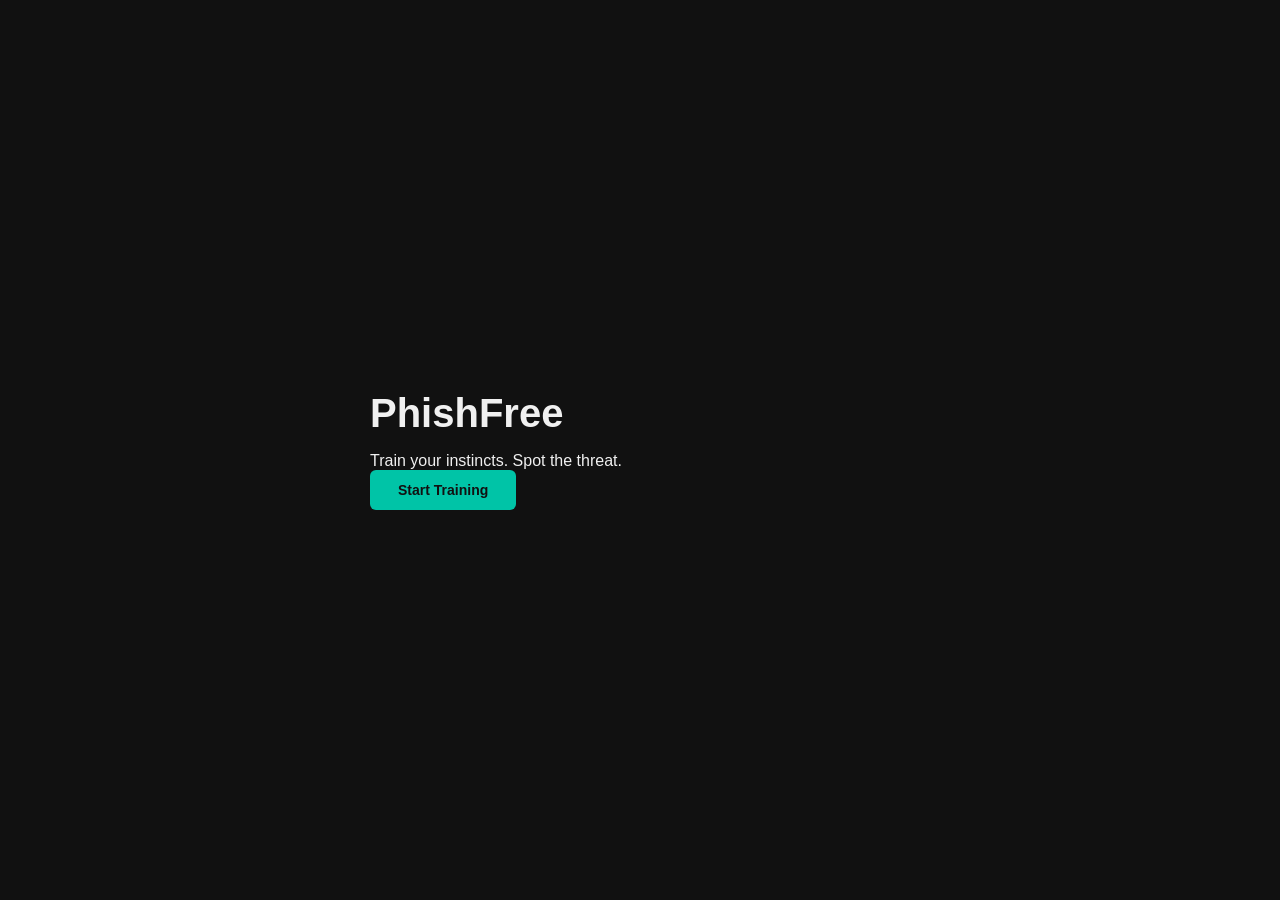
==== index.html @ 08027060 "add html structure and base styles" ====
<!DOCTYPE html>
<html lang="en">
<head>
  <meta charset="UTF-8">
  <meta name="viewport" content="width=device-width, initial-scale=1.0">
  <title>PhishFree</title>
  <link rel="stylesheet" href="style.css">
</head>
<body>
  <div id="app">
    <!--  LANDING SCREEN  -->
    <section id="screen-landing" class="screen active">
      <h1>PhishFree</h1>
      <p>Train your instincts. Spot the threat.</p>
      <button id="btn-start">Start Training</button>
    </section>
    <!--  GAME SCREEN  -->
    <section id="screen-game" class="screen" hidden>
      <div id="email-card">
        <p><strong>From:</strong> <span id="email-from"></span></p>
        <p><strong>Subject:</strong> <span id="email-subject"></span></p>
        <div id="email-body"></div>
      </div>
      <button id="btn-phishing">Phishing</button>
      <button id="btn-safe">Safe</button>
    </section>
  </div>
  <script src="data.js"></script>
  <script src="game.js"></script>
  <script src="ui.js"></script>
</body>
</html>
---- style.css ----
* { box-sizing: border-box; margin: 0; padding: 0; }
:root { --bg: #111; --surface: #1a1a1a; --text: #f0f0f0; --accent: #00c4a7; }
body { font-family: sans-serif; background: var(--bg); color: var(--text); min-height: 100vh; }
#app { display: flex; align-items: center; justify-content: center; min-height: 100vh; padding: 24px; }
.screen { width: 100%; max-width: 540px; }
.screen[hidden] { display: none; }
h1 { font-size: 40px; margin-bottom: 16px; }
button { background: var(--accent); color: #111; border: none; padding: 12px 28px; border-radius: 6px; cursor: pointer; font-size: 14px; font-weight: 600; }
#email-card { background: var(--surface); border-radius: 8px; padding: 24px; margin-bottom: 24px; }
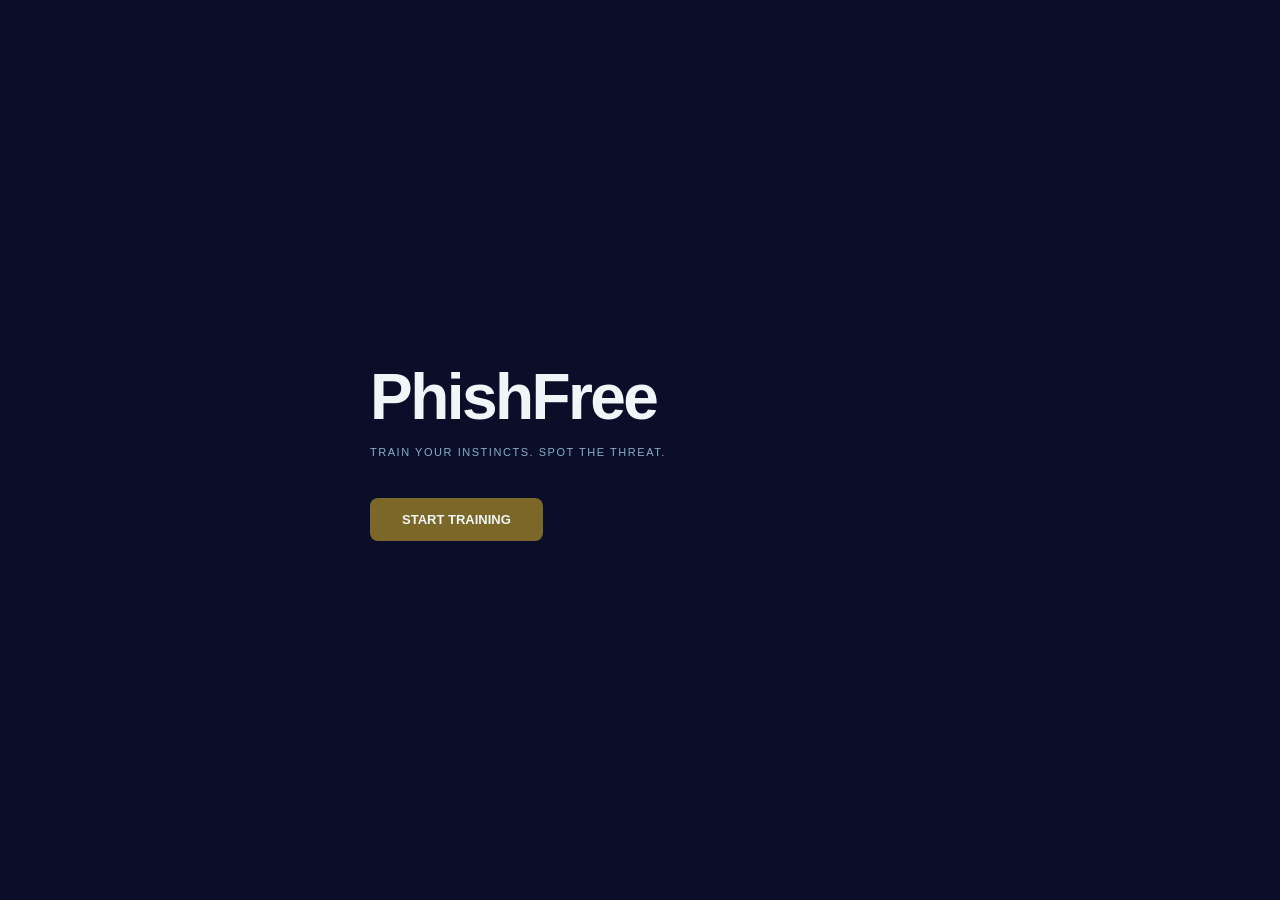
==== commit 1c0606b9: "feedback + end screen added to html" ====
--- a/index.html
+++ b/index.html
@@ -10,19 +10,56 @@
   <div id="app">
     <!--  LANDING SCREEN  -->
     <section id="screen-landing" class="screen active">
-      <h1>PhishFree</h1>
-      <p>Train your instincts. Spot the threat.</p>
-      <button id="btn-start">Start Training</button>
+      <div class="screen-inner">
+        <div class="brand">
+          <h1 class="brand-name">PhishFree</h1>
+          <p class="brand-tagline">Train your instincts. Spot the threat.</p>
+        </div>
+        <button id="btn-start" class="btn btn-primary">Start Training</button>
+        <p id="landing-high-score"></p>
+      </div>
     </section>
     <!--  GAME SCREEN  -->
     <section id="screen-game" class="screen" hidden>
-      <div id="email-card">
-        <p><strong>From:</strong> <span id="email-from"></span></p>
-        <p><strong>Subject:</strong> <span id="email-subject"></span></p>
-        <div id="email-body"></div>
+      <div class="screen-inner">
+        <div class="game-header">
+          <span id="game-progress-label">Email 1 of 10</span>
+          <span id="game-score-label">Score: 0</span>
+        </div>
+        <article id="email-card" class="email-card">
+          <div class="email-header">
+            <p><span class="email-field-label">From</span> <span id="email-from"></span></p>
+            <p><span class="email-field-label">Subject</span> <span id="email-subject"></span></p>
+          </div>
+          <div id="email-body" class="email-body"></div>
+        </article>
+        <div class="classify-actions">
+          <button id="btn-phishing" class="btn-classify btn-phishing">Mark as Phishing</button>
+          <button id="btn-safe"     class="btn-classify btn-safe">Mark as Safe</button>
+        </div>
       </div>
-      <button id="btn-phishing">Phishing</button>
-      <button id="btn-safe">Safe</button>
+    </section>
+    <!--  FEEDBACK SCREEN  -->
+    <section id="screen-feedback" class="screen" hidden>
+      <div class="screen-inner">
+        <div id="feedback-panel" class="feedback-panel">
+          <span id="feedback-icon"></span>
+          <span id="feedback-text"></span>
+          <p id="feedback-score-delta"></p>
+          <p id="feedback-explanation"></p>
+        </div>
+        <button id="btn-continue" class="btn btn-primary">Continue</button>
+      </div>
+    </section>
+    <!--  END SCREEN  -->
+    <section id="screen-end" class="screen" hidden>
+      <div class="screen-inner">
+        <h2 id="end-title"></h2>
+        <p>Score: <span id="end-score"></span></p>
+        <p>Best: <span id="end-high-score"></span></p>
+        <p>Accuracy: <span id="end-accuracy"></span></p>
+        <button id="btn-play-again" class="btn btn-primary">Play Again</button>
+      </div>
     </section>
   </div>
   <script src="data.js"></script>
--- a/style.css
+++ b/style.css
@@ -1,9 +1,10 @@
 * { box-sizing: border-box; margin: 0; padding: 0; }
-:root { --bg: #111; --surface: #1a1a1a; --text: #f0f0f0; --accent: #00c4a7; }
-body { font-family: sans-serif; background: var(--bg); color: var(--text); min-height: 100vh; }
+:root { --bg: #0b0e29; --surface: #0d1a35; --text: #f0f6f7; --muted: #89aec8; --accent: #7b6727; }
+body { font-family: sans-serif; background: var(--bg); color: var(--text); min-height: 100vh; -webkit-font-smoothing: antialiased; }
 #app { display: flex; align-items: center; justify-content: center; min-height: 100vh; padding: 24px; }
 .screen { width: 100%; max-width: 540px; }
 .screen[hidden] { display: none; }
-h1 { font-size: 40px; margin-bottom: 16px; }
-button { background: var(--accent); color: #111; border: none; padding: 12px 28px; border-radius: 6px; cursor: pointer; font-size: 14px; font-weight: 600; }
-#email-card { background: var(--surface); border-radius: 8px; padding: 24px; margin-bottom: 24px; }
+.brand-name    { font-size: clamp(40px, 9vw, 64px); font-weight: 700; margin-bottom: 12px; letter-spacing: -0.04em; }
+.brand-tagline { font-size: 11px; color: var(--muted); letter-spacing: 0.14em; text-transform: uppercase; margin-bottom: 40px; }
+button { background: var(--accent); color: var(--text); border: none; padding: 14px 32px; border-radius: 8px; cursor: pointer; font-size: 13px; font-weight: 600; text-transform: uppercase; }
+#email-card { background: var(--surface); border-radius: 10px; padding: 24px; margin-bottom: 24px; border: 1px solid rgba(137,174,200,0.1); }
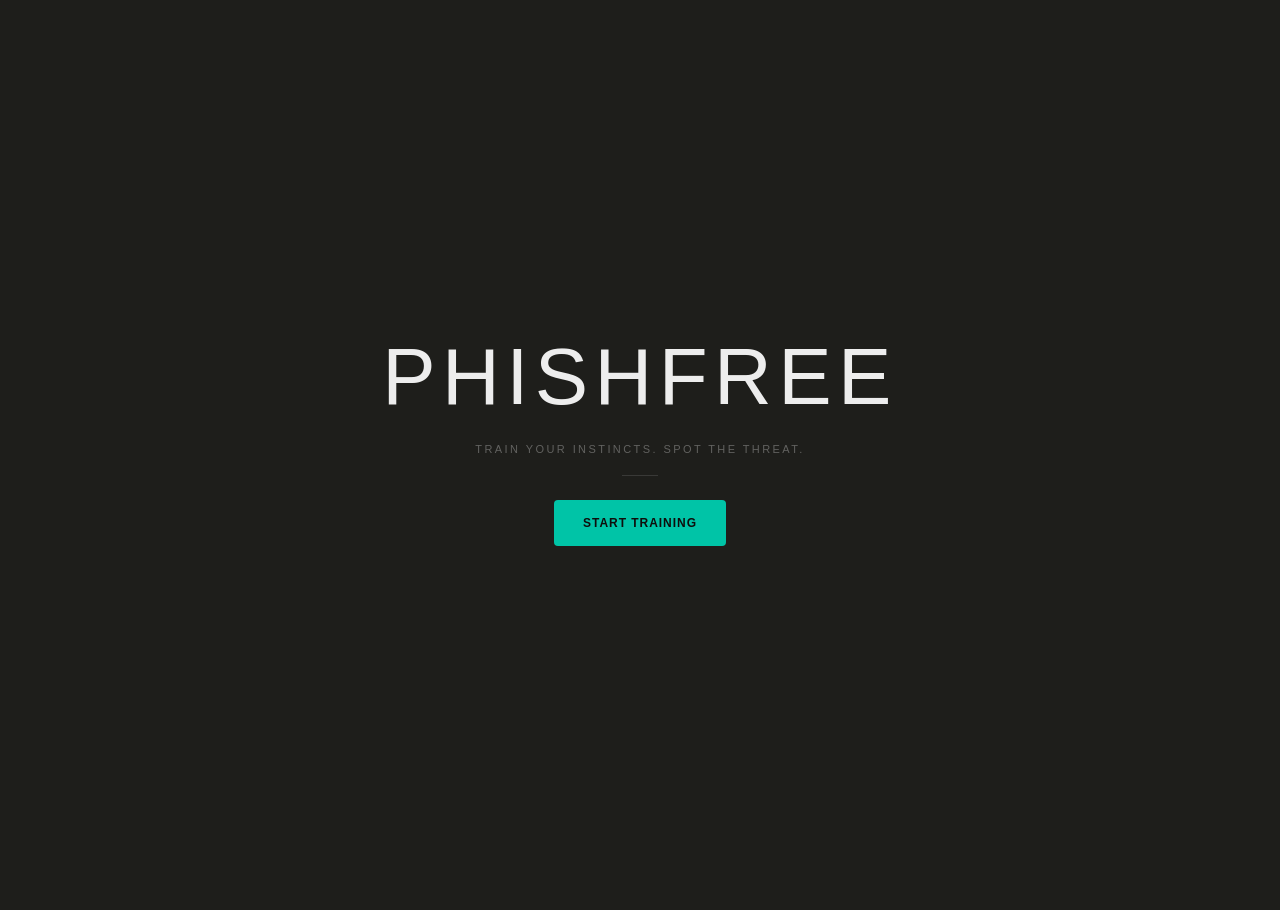
==== commit 2c95c8b4: "final index.html tidy and aria improvements" ====
--- a/index.html
+++ b/index.html
@@ -8,7 +8,8 @@
 </head>
 <body>
   <div id="app">
-    <!--  LANDING SCREEN  -->
+
+    <!-- ===================== LANDING SCREEN ===================== -->
     <section id="screen-landing" class="screen active">
       <div class="screen-inner">
         <div class="brand">
@@ -19,9 +20,10 @@
         <p id="landing-high-score"></p>
       </div>
     </section>
-    <!--  GAME SCREEN  -->
+
+    <!-- ===================== GAME SCREEN ===================== -->
     <section id="screen-game" class="screen" hidden>
-      <div class="screen-inner">
+      <div class="screen-inner screen-inner--game">
         <div class="game-header">
           <span id="game-progress-label">Email 1 of 10</span>
           <span id="game-score-label">Score: 0</span>
@@ -29,7 +31,7 @@
         <article id="email-card" class="email-card">
           <div class="email-header">
             <p><span class="email-field-label">From</span> <span id="email-from"></span></p>
-            <p><span class="email-field-label">Subject</span> <span id="email-subject"></span></p>
+            <p><span class="email-field-label">Subject</span> <span id="email-subject" class="email-subject"></span></p>
           </div>
           <div id="email-body" class="email-body"></div>
         </article>
@@ -39,7 +41,8 @@
         </div>
       </div>
     </section>
-    <!--  FEEDBACK SCREEN  -->
+
+    <!-- ===================== FEEDBACK SCREEN ===================== -->
     <section id="screen-feedback" class="screen" hidden>
       <div class="screen-inner">
         <div id="feedback-panel" class="feedback-panel">
@@ -51,7 +54,8 @@
         <button id="btn-continue" class="btn btn-primary">Continue</button>
       </div>
     </section>
-    <!--  END SCREEN  -->
+
+    <!-- ===================== END SCREEN ===================== -->
     <section id="screen-end" class="screen" hidden>
       <div class="screen-inner">
         <h2 id="end-title"></h2>
@@ -61,6 +65,7 @@
         <button id="btn-play-again" class="btn btn-primary">Play Again</button>
       </div>
     </section>
+
   </div>
   <script src="data.js"></script>
   <script src="game.js"></script>
--- a/style.css
+++ b/style.css
@@ -1,10 +1,100 @@
+@font-face { font-family: 'FormaDJR'; src: url('fonts/FormaDJRVariable-VF-Testing.ttf') format('truetype'); font-weight: 100 900; font-display: swap; }
+@import url('https://fonts.googleapis.com/css2?family=Inter:wght@400;500;600&display=swap');
+
 * { box-sizing: border-box; margin: 0; padding: 0; }
-:root { --bg: #0b0e29; --surface: #0d1a35; --text: #f0f6f7; --muted: #89aec8; --accent: #7b6727; }
-body { font-family: sans-serif; background: var(--bg); color: var(--text); min-height: 100vh; -webkit-font-smoothing: antialiased; }
-#app { display: flex; align-items: center; justify-content: center; min-height: 100vh; padding: 24px; }
-.screen { width: 100%; max-width: 540px; }
-.screen[hidden] { display: none; }
-.brand-name    { font-size: clamp(40px, 9vw, 64px); font-weight: 700; margin-bottom: 12px; letter-spacing: -0.04em; }
-.brand-tagline { font-size: 11px; color: var(--muted); letter-spacing: 0.14em; text-transform: uppercase; margin-bottom: 40px; }
-button { background: var(--accent); color: var(--text); border: none; padding: 14px 32px; border-radius: 8px; cursor: pointer; font-size: 13px; font-weight: 600; text-transform: uppercase; }
-#email-card { background: var(--surface); border-radius: 10px; padding: 24px; margin-bottom: 24px; border: 1px solid rgba(137,174,200,0.1); }
+:root {
+  --shell-bg: #1e1e1b; --shell-surface: #272723; --shell-raised: #2e2e29;
+  --shell-border: rgba(255,255,255,0.06);
+  --card-bg: #edeade; --card-header: #e3dfd2; --card-divider: #cdc9bb;
+  --card-text: #1a1814; --card-muted: #6b6455; --card-faint: #9b9488; --card-border: #c2bead;
+  --teal: #00c4a7; --teal-dim: rgba(0,196,167,0.10); --teal-border: rgba(0,196,167,0.30); --teal-glow: rgba(0,196,167,0.15);
+  --orange: #e8430a; --orange-dim: rgba(232,67,10,0.10); --orange-border: rgba(232,67,10,0.30);
+  --correct: #00c4a7; --incorrect: #e8430a;
+  --diff-easy: #00c4a7; --diff-medium: #c8a84b; --diff-hard: #e8430a;
+  --font-ui: 'FormaDJR', 'Helvetica Neue', sans-serif;
+  --font-body: 'Inter', sans-serif;
+}
+html { font-size: 16px; color-scheme: dark; }
+body { font-family: var(--font-ui); background: var(--shell-bg); color: rgba(255,255,255,0.75); min-height: 100dvh; -webkit-font-smoothing: antialiased; }
+button { border: none; background: none; font: inherit; color: inherit; cursor: pointer; -webkit-tap-highlight-color: transparent; }
+#app { position: relative; min-height: 100dvh; }
+.screen { position: absolute; inset: 0; min-height: 100dvh; display: flex; align-items: center; justify-content: center; padding: 24px 20px; opacity: 0; transform: translateY(10px); pointer-events: none; transition: opacity 240ms ease-out, transform 240ms ease-out; }
+.screen[hidden] { display: flex; }
+.screen.active { opacity: 1; transform: translateY(0); pointer-events: all; position: relative; }
+.screen.exit   { opacity: 0; transform: translateY(-10px); transition: opacity 180ms ease-in, transform 180ms ease-in; pointer-events: none; }
+.screen-inner { width: 100%; max-width: 520px; display: flex; flex-direction: column; align-items: center; gap: 24px; }
+.screen-inner--game { max-width: 640px; gap: 16px; }
+.brand { display: flex; flex-direction: column; align-items: center; gap: 20px; text-align: center; }
+.brand::after { content: ''; display: block; width: 36px; height: 1px; background: rgba(255,255,255,0.12); }
+.brand-name    { font-family: var(--font-ui); font-size: clamp(52px,11vw,80px); font-weight: 300; color: rgba(255,255,255,0.92); letter-spacing: 0.08em; text-transform: uppercase; }
+.brand-tagline { font-family: var(--font-ui); font-size: 11px; color: rgba(255,255,255,0.30); letter-spacing: 0.22em; text-transform: uppercase; }
+.high-score-display { font-family: var(--font-ui); font-size: 11px; color: rgba(255,255,255,0.25); }
+.btn { font-family: var(--font-ui); font-size: 12px; font-weight: 500; letter-spacing: 0.08em; text-transform: uppercase; border-radius: 4px; padding: 13px 28px; min-height: 46px; display: inline-flex; align-items: center; justify-content: center; gap: 8px; transition: background 160ms, transform 100ms; cursor: pointer; }
+.btn:active:not(:disabled) { transform: scale(0.975); }
+.btn-lg { font-size: 13px; padding: 15px 44px; min-height: 52px; }
+.btn-primary { background: var(--teal); color: #0e0e0c; font-weight: 600; border: 1px solid transparent; }
+.btn-primary:hover:not(:disabled) { background: #00d4b5; }
+.btn-ghost { background: transparent; color: rgba(255,255,255,0.30); border: 1px solid rgba(255,255,255,0.06); }
+.btn-ghost:hover:not(:disabled) { border-color: rgba(255,255,255,0.12); color: rgba(255,255,255,0.55); }
+.screen-title    { font-family: var(--font-ui); font-size: clamp(22px,4vw,30px); font-weight: 700; color: rgba(255,255,255,0.90); letter-spacing: -0.02em; }
+.screen-subtitle { font-family: var(--font-ui); font-size: 10px; font-weight: 300; color: rgba(255,255,255,0.25); letter-spacing: 0.14em; text-transform: uppercase; }
+.screen-header { display: flex; flex-direction: column; align-items: center; gap: 8px; text-align: center; }
+.difficulty-grid { display: grid; grid-template-columns: 1fr; gap: 8px; width: 100%; }
+.difficulty-card { background: var(--shell-surface); border: 1px solid var(--shell-border); border-left: 3px solid transparent; border-radius: 4px; padding: 20px 24px; display: flex; flex-direction: column; gap: 8px; cursor: pointer; transition: background 160ms, border-color 160ms; }
+.difficulty-card:hover { background: var(--shell-raised); }
+.difficulty-card[data-difficulty="easy"]:hover   { border-left-color: var(--diff-easy); }
+.difficulty-card[data-difficulty="medium"]:hover { border-left-color: var(--diff-medium); }
+.difficulty-card[data-difficulty="hard"]:hover   { border-left-color: var(--diff-hard); }
+.diff-label { font-family: var(--font-ui); font-size: 18px; font-weight: 600; letter-spacing: 0.04em; text-transform: uppercase; }
+.diff-easy { color: var(--diff-easy); } .diff-medium { color: var(--diff-medium); } .diff-hard { color: var(--diff-hard); }
+.diff-pts  { font-family: var(--font-ui); font-size: 10px; font-weight: 300; color: rgba(255,255,255,0.28); letter-spacing: 0.10em; text-transform: uppercase; }
+.diff-desc { font-family: var(--font-ui); font-size: 13px; font-weight: 300; color: rgba(255,255,255,0.38); line-height: 1.5; }
+.diff-max  { font-family: var(--font-ui); font-size: 9px; font-weight: 300; color: rgba(255,255,255,0.16); letter-spacing: 0.12em; text-transform: uppercase; }
+.game-header { width: 100%; display: flex; flex-direction: column; gap: 8px; }
+.game-meta   { display: flex; justify-content: space-between; }
+.meta-label  { font-family: var(--font-ui); font-size: 11px; color: rgba(255,255,255,0.26); letter-spacing: 0.10em; text-transform: uppercase; }
+.meta-score  { color: var(--teal); }
+.progress-track { width: 100%; height: 2px; background: var(--shell-raised); }
+.progress-fill  { height: 100%; background: var(--teal); width: 10%; transition: width 280ms; }
+.email-card { width: 100%; background: var(--card-bg); border: 1px solid var(--card-border); border-radius: 4px; overflow: hidden; box-shadow: 0 1px 3px rgba(0,0,0,0.5), 0 6px 24px rgba(0,0,0,0.5); }
+.email-header { padding: 20px 24px 16px; background: var(--card-header); display: flex; flex-direction: column; gap: 12px; border-bottom: 1px solid var(--card-divider); }
+.email-field { display: grid; grid-template-columns: 52px 1fr; align-items: baseline; gap: 8px; }
+.email-field-label { font-family: var(--font-ui); font-size: 9px; font-weight: 500; color: var(--card-faint); letter-spacing: 0.14em; text-transform: uppercase; }
+.email-field-value { font-family: var(--font-body); font-size: 13px; color: var(--card-muted); }
+.email-subject { font-size: 15px; font-weight: 600; color: var(--card-text); }
+.email-divider { height: 1px; background: var(--card-divider); }
+.email-body { padding: 24px; font-family: var(--font-body); font-size: 14px; color: var(--card-text); line-height: 1.85; white-space: pre-wrap; min-height: 160px; max-height: 280px; overflow-y: auto; }
+.classify-actions { display: grid; grid-template-columns: 1fr 1fr; gap: 8px; width: 100%; }
+.btn-classify { font-family: var(--font-ui); font-size: 11px; font-weight: 500; letter-spacing: 0.10em; text-transform: uppercase; border-radius: 4px; padding: 16px; min-height: 52px; display: flex; align-items: center; justify-content: center; gap: 8px; border: 1px solid transparent; transition: background 160ms, transform 100ms; cursor: pointer; }
+.btn-classify:disabled              { opacity: 0.28; cursor: not-allowed; }
+.btn-classify:active:not(:disabled) { transform: scale(0.975); }
+.btn-phishing { background: var(--orange-dim); color: #f5a882; border-color: var(--orange-border); border-left: 3px solid var(--orange); }
+.btn-phishing:hover:not(:disabled) { background: rgba(232,67,10,0.16); }
+.btn-safe     { background: var(--teal-dim); color: #5de0ce; border-color: var(--teal-border); border-left: 3px solid var(--teal); }
+.btn-safe:hover:not(:disabled)     { background: rgba(0,196,167,0.16); }
+.feedback-panel { width: 100%; background: var(--card-bg); border: 1px solid var(--card-border); border-top: 3px solid var(--card-divider); border-radius: 4px; overflow: hidden; box-shadow: 0 1px 3px rgba(0,0,0,0.5), 0 6px 24px rgba(0,0,0,0.5); transition: border-top-color 240ms; }
+.feedback-panel.correct   { border-top-color: var(--correct); }
+.feedback-panel.incorrect { border-top-color: var(--incorrect); }
+.feedback-verdict { display: flex; align-items: center; gap: 16px; padding: 20px 24px; background: var(--card-header); border-bottom: 1px solid var(--card-divider); }
+.feedback-icon { width: 38px; height: 38px; border-radius: 3px; display: flex; align-items: center; justify-content: center; font-size: 16px; font-weight: 500; flex-shrink: 0; border: 1px solid transparent; }
+.feedback-panel.correct   .feedback-icon { background: rgba(0,196,167,0.12); border-color: rgba(0,196,167,0.28); color: var(--correct); }
+.feedback-panel.incorrect .feedback-icon { background: rgba(232,67,10,0.10); border-color: rgba(232,67,10,0.25); color: var(--incorrect); }
+.feedback-verdict-text { display: flex; flex-direction: column; gap: 3px; }
+.feedback-result { font-family: var(--font-ui); font-size: 20px; font-weight: 600; letter-spacing: 0.04em; text-transform: uppercase; }
+.feedback-panel.correct   .feedback-result { color: var(--correct); }
+.feedback-panel.incorrect .feedback-result { color: var(--incorrect); }
+.feedback-delta { font-family: var(--font-ui); font-size: 10px; font-weight: 300; color: var(--card-muted); }
+.feedback-body          { padding: 20px 24px 24px; background: var(--card-bg); }
+.feedback-section-label { font-family: var(--font-ui); font-size: 9px; color: var(--card-faint); letter-spacing: 0.16em; text-transform: uppercase; margin-bottom: 12px; }
+.feedback-explanation   { font-family: var(--font-body); font-size: 14px; color: var(--card-text); line-height: 1.80; }
+.end-title { text-align: center; color: rgba(255,255,255,0.88); letter-spacing: 0.04em; text-transform: uppercase; font-weight: 300; }
+.end-stats { display: grid; grid-template-columns: repeat(3,1fr); gap: 8px; width: 100%; }
+.end-stat  { background: var(--shell-surface); border: 1px solid var(--shell-border); border-radius: 4px; padding: 20px 12px; display: flex; flex-direction: column; align-items: center; gap: 8px; text-align: center; }
+.end-stat-label { font-family: var(--font-ui); font-size: 9px; font-weight: 300; color: rgba(255,255,255,0.20); letter-spacing: 0.14em; text-transform: uppercase; }
+.end-stat-value { font-family: var(--font-ui); font-size: clamp(28px,5vw,38px); font-weight: 300; color: rgba(255,255,255,0.85); letter-spacing: 0.02em; }
+.end-stat-best { color: var(--teal); }
+.new-record { font-family: var(--font-ui); font-size: 10px; color: var(--teal); letter-spacing: 0.16em; text-transform: uppercase; padding: 8px 16px; border: 1px solid var(--teal-border); border-radius: 3px; background: var(--teal-dim); }
+.end-actions { display: flex; flex-direction: column; align-items: center; gap: 12px; width: 100%; }
+@media (max-width: 400px) { .classify-actions { grid-template-columns: 1fr; } .end-stats { grid-template-columns: 1fr; } }
+@media (min-width: 600px) { .difficulty-grid { grid-template-columns: repeat(3,1fr); } }
+@media (prefers-reduced-motion: reduce) { *, *::before, *::after { transition-duration: 0.01ms !important; } }
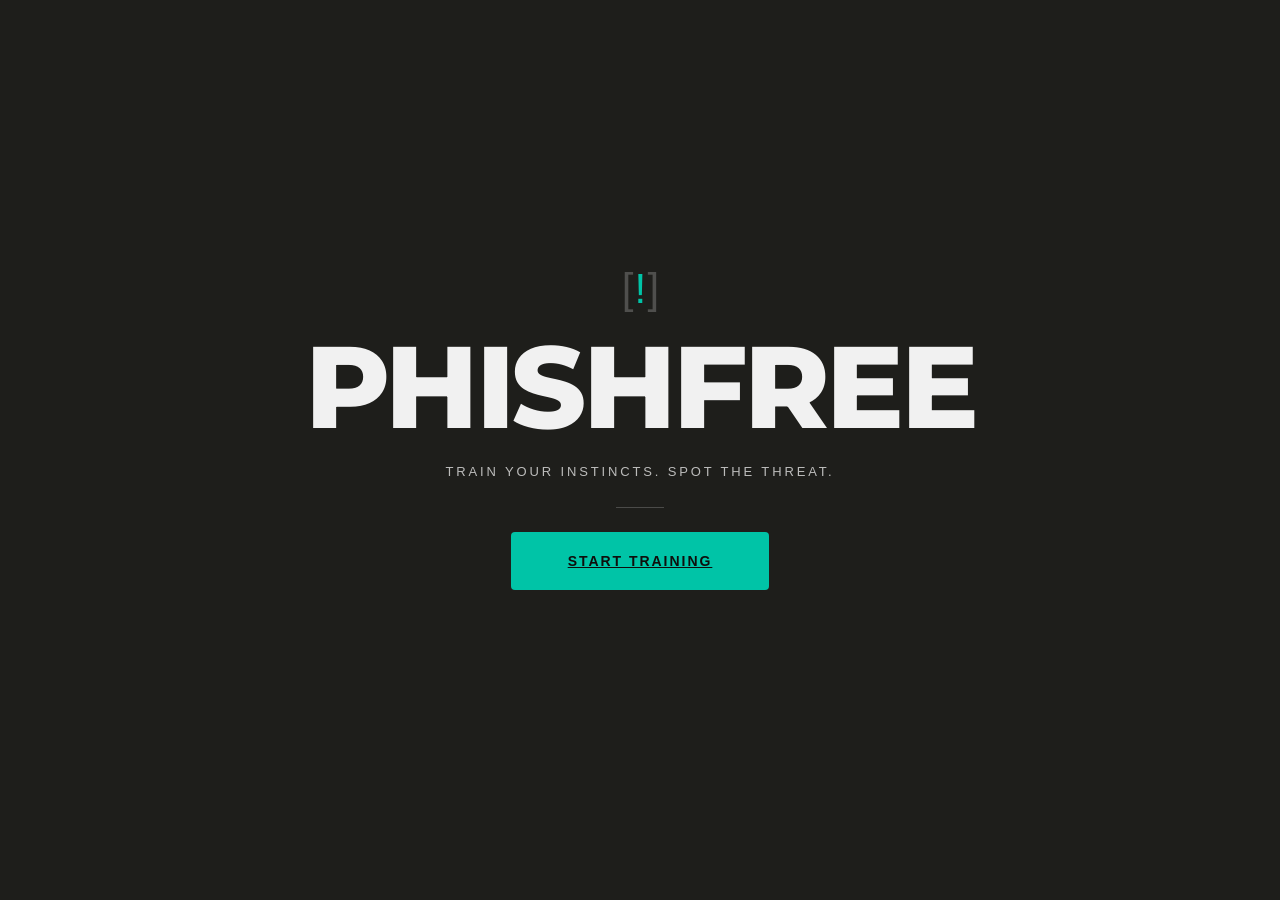
==== commit cefb4c06: "add splash page and fix feedback panel colours" ====
--- a/index.html
+++ b/index.html
@@ -3,72 +3,44 @@
 <head>
   <meta charset="UTF-8">
   <meta name="viewport" content="width=device-width, initial-scale=1.0">
-  <title>PhishFree</title>
+  <title>PhishFree — Can You Spot the Threat?</title>
+  <meta name="description" content="Train your instincts to identify phishing emails. Interactive cybersecurity awareness game.">
+  <link rel="preconnect" href="https://fonts.googleapis.com">
+  <link rel="preconnect" href="https://fonts.gstatic.com" crossorigin>
+  <link href="https://fonts.googleapis.com/css2?family=Inter:wght@400;500;600&family=Montserrat:wght@300;400;500;600;700;800;900&display=swap" rel="stylesheet">
   <link rel="stylesheet" href="style.css">
 </head>
 <body>
   <div id="app">
 
-    <!-- ===================== LANDING SCREEN ===================== -->
-    <section id="screen-landing" class="screen active">
+    <!--  SPLASH SCREEN  -->
+    <section id="screen-landing" class="screen active" aria-label="Landing">
       <div class="screen-inner">
         <div class="brand">
+          <div class="brand-mark" aria-hidden="true">
+            <span class="brand-bracket">[</span>
+            <span class="brand-symbol">!</span>
+            <span class="brand-bracket">]</span>
+          </div>
           <h1 class="brand-name">PhishFree</h1>
           <p class="brand-tagline">Train your instincts. Spot the threat.</p>
         </div>
-        <button id="btn-start" class="btn btn-primary">Start Training</button>
-        <p id="landing-high-score"></p>
+        <a href="landing.html" class="btn btn-primary btn-lg">Start Training</a>
+        <p id="landing-high-score" class="high-score-display" aria-live="polite"></p>
       </div>
     </section>
 
-    <!-- ===================== GAME SCREEN ===================== -->
-    <section id="screen-game" class="screen" hidden>
-      <div class="screen-inner screen-inner--game">
-        <div class="game-header">
-          <span id="game-progress-label">Email 1 of 10</span>
-          <span id="game-score-label">Score: 0</span>
-        </div>
-        <article id="email-card" class="email-card">
-          <div class="email-header">
-            <p><span class="email-field-label">From</span> <span id="email-from"></span></p>
-            <p><span class="email-field-label">Subject</span> <span id="email-subject" class="email-subject"></span></p>
-          </div>
-          <div id="email-body" class="email-body"></div>
-        </article>
-        <div class="classify-actions">
-          <button id="btn-phishing" class="btn-classify btn-phishing">Mark as Phishing</button>
-          <button id="btn-safe"     class="btn-classify btn-safe">Mark as Safe</button>
-        </div>
-      </div>
-    </section>
+  </div><!-- /#app -->
 
-    <!-- ===================== FEEDBACK SCREEN ===================== -->
-    <section id="screen-feedback" class="screen" hidden>
-      <div class="screen-inner">
-        <div id="feedback-panel" class="feedback-panel">
-          <span id="feedback-icon"></span>
-          <span id="feedback-text"></span>
-          <p id="feedback-score-delta"></p>
-          <p id="feedback-explanation"></p>
-        </div>
-        <button id="btn-continue" class="btn btn-primary">Continue</button>
-      </div>
-    </section>
-
-    <!-- ===================== END SCREEN ===================== -->
-    <section id="screen-end" class="screen" hidden>
-      <div class="screen-inner">
-        <h2 id="end-title"></h2>
-        <p>Score: <span id="end-score"></span></p>
-        <p>Best: <span id="end-high-score"></span></p>
-        <p>Accuracy: <span id="end-accuracy"></span></p>
-        <button id="btn-play-again" class="btn btn-primary">Play Again</button>
-      </div>
-    </section>
-
-  </div>
-  <script src="data.js"></script>
   <script src="game.js"></script>
-  <script src="ui.js"></script>
+  <script>
+    /*  Show best score on splash if one exists  */
+    const el = document.getElementById('landing-high-score');
+    try {
+      const raw = localStorage.getItem('phishfree_highscore');
+      const hs  = parseInt(raw, 10);
+      if (!isNaN(hs) && hs > 0) el.textContent = 'Best score: ' + hs;
+    } catch {}
+  </script>
 </body>
 </html>
--- a/style.css
+++ b/style.css
@@ -1,100 +1,584 @@
-@font-face { font-family: 'FormaDJR'; src: url('fonts/FormaDJRVariable-VF-Testing.ttf') format('truetype'); font-weight: 100 900; font-display: swap; }
-@import url('https://fonts.googleapis.com/css2?family=Inter:wght@400;500;600&display=swap');
-
-* { box-sizing: border-box; margin: 0; padding: 0; }
+/*  PhishFree — style.css
+   Aesthetic  : Braun Industrial · Severance · Dieter Rams
+   Display    : Montserrat (headings + display numbers)
+   UI Chrome  : Forma DJR (labels, buttons, small text)
+   Email Body : Inter (legibility at small sizes)
+   Theme      : Dark grey machine shell · Cream document card
+  */
+
+
+/*  FONTS  */
+
+/* Forma DJR — variable font covers all weights 100–900 */
+@font-face {
+  font-family: 'FormaDJR';
+  src: url('fonts/FormaDJRVariable-VF-Testing.ttf') format('truetype');
+  font-weight: 100 900;
+  font-style: normal;
+  font-display: swap;
+}
+
+/* Individual weight fallbacks */
+@font-face {
+  font-family: 'FormaDJR';
+  src: url('fonts/FormaDJRBanner-ExtraLight-Testing.ttf') format('truetype');
+  font-weight: 200;
+  font-style: normal;
+  font-display: swap;
+}
+
+@font-face {
+  font-family: 'FormaDJR';
+  src: url('fonts/FormaDJRBanner-Light-Testing.ttf') format('truetype');
+  font-weight: 300;
+  font-style: normal;
+  font-display: swap;
+}
+
+@font-face {
+  font-family: 'FormaDJR';
+  src: url('fonts/FormaDJRBanner-Regular-Testing.ttf') format('truetype');
+  font-weight: 400;
+  font-style: normal;
+  font-display: swap;
+}
+
+@font-face {
+  font-family: 'FormaDJR';
+  src: url('fonts/FormaDJRBanner-Medium-Testing.ttf') format('truetype');
+  font-weight: 500;
+  font-style: normal;
+  font-display: swap;
+}
+
+@font-face {
+  font-family: 'FormaDJR';
+  src: url('fonts/FormaDJRBanner-Bold-Testing.ttf') format('truetype');
+  font-weight: 700;
+  font-style: normal;
+  font-display: swap;
+}
+
+@font-face {
+  font-family: 'FormaDJR';
+  src: url('fonts/FormaDJRBanner-Black-Testing.ttf') format('truetype');
+  font-weight: 900;
+  font-style: normal;
+  font-display: swap;
+}
+
+/* Montserrat — display headings and bold numbering */
+/* Inter — email body only, prioritises legibility at small sizes */
+@import url('https://fonts.googleapis.com/css2?family=Inter:wght@400;500;600&family=Montserrat:wght@300;400;500;600;700;800;900&display=swap');
+
+
+/*  TOKENS  */
+
 :root {
-  --shell-bg: #1e1e1b; --shell-surface: #272723; --shell-raised: #2e2e29;
-  --shell-border: rgba(255,255,255,0.06);
-  --card-bg: #edeade; --card-header: #e3dfd2; --card-divider: #cdc9bb;
-  --card-text: #1a1814; --card-muted: #6b6455; --card-faint: #9b9488; --card-border: #c2bead;
-  --teal: #00c4a7; --teal-dim: rgba(0,196,167,0.10); --teal-border: rgba(0,196,167,0.30); --teal-glow: rgba(0,196,167,0.15);
-  --orange: #e8430a; --orange-dim: rgba(232,67,10,0.10); --orange-border: rgba(232,67,10,0.30);
-  --correct: #00c4a7; --incorrect: #e8430a;
-  --diff-easy: #00c4a7; --diff-medium: #c8a84b; --diff-hard: #e8430a;
-  --font-ui: 'FormaDJR', 'Helvetica Neue', sans-serif;
-  --font-body: 'Inter', sans-serif;
-}
-html { font-size: 16px; color-scheme: dark; }
-body { font-family: var(--font-ui); background: var(--shell-bg); color: rgba(255,255,255,0.75); min-height: 100dvh; -webkit-font-smoothing: antialiased; }
-button { border: none; background: none; font: inherit; color: inherit; cursor: pointer; -webkit-tap-highlight-color: transparent; }
+  /* Shell — the machine body */
+  --shell-bg:        #1e1e1b;
+  --shell-surface:   #272723;
+  --shell-raised:    #2e2e29;
+  --shell-border:    rgba(255, 255, 255, 0.06);
+  --shell-border-md: rgba(255, 255, 255, 0.10);
+
+  /* Card — the cream document */
+  --card-bg:         #edeade;
+  --card-header:     #e3dfd2;
+  --card-divider:    #cdc9bb;
+  --card-text:       #1a1814;
+  --card-muted:      #6b6455;
+  --card-faint:      #9b9488;
+  --card-border:     #c2bead;
+
+  /* VFD teal — single accent, used sparingly */
+  --teal:            #00c4a7;
+  --teal-dim:        rgba(0, 196, 167, 0.10);
+  --teal-border:     rgba(0, 196, 167, 0.30);
+  --teal-glow:       rgba(0, 196, 167, 0.15);
+
+  /* Braun orange — danger / phishing only */
+  --orange:          #e8430a;
+  --orange-dim:      rgba(232, 67, 10, 0.10);
+  --orange-border:   rgba(232, 67, 10, 0.30);
+
+  /* Feedback states */
+  --correct:         #00c4a7;
+  --incorrect:       #e8430a;
+
+  /* Difficulty indicators */
+  --diff-easy:       #00c4a7;
+  --diff-medium:     #c8a84b;
+  --diff-hard:       #e8430a;
+
+  /* Typography — three-tier system */
+  --font-display: 'Montserrat', 'Helvetica Neue', sans-serif;
+  --font-ui:      'FormaDJR', 'Helvetica Neue', Helvetica, sans-serif;
+  --font-body:    'Inter', -apple-system, BlinkMacSystemFont, sans-serif;
+}
+
+
+/*  RESET  */
+
+*, *::before, *::after { box-sizing: border-box; margin: 0; padding: 0; }
+
+html { font-size: 16px; color-scheme: dark; -webkit-text-size-adjust: 100%; }
+
+body {
+  font-family: var(--font-ui);
+  background: var(--shell-bg);
+  color: rgba(255, 255, 255, 0.75);
+  min-height: 100dvh;
+  overflow-x: hidden;
+  -webkit-font-smoothing: antialiased;
+  -moz-osx-font-smoothing: grayscale;
+}
+
+button {
+  border: none;
+  background: none;
+  font: inherit;
+  color: inherit;
+  cursor: pointer;
+  -webkit-tap-highlight-color: transparent;
+}
+
+
+/*  SCREEN SYSTEM  */
+
 #app { position: relative; min-height: 100dvh; }
-.screen { position: absolute; inset: 0; min-height: 100dvh; display: flex; align-items: center; justify-content: center; padding: 24px 20px; opacity: 0; transform: translateY(10px); pointer-events: none; transition: opacity 240ms ease-out, transform 240ms ease-out; }
-.screen[hidden] { display: flex; }
-.screen.active { opacity: 1; transform: translateY(0); pointer-events: all; position: relative; }
-.screen.exit   { opacity: 0; transform: translateY(-10px); transition: opacity 180ms ease-in, transform 180ms ease-in; pointer-events: none; }
-.screen-inner { width: 100%; max-width: 520px; display: flex; flex-direction: column; align-items: center; gap: 24px; }
-.screen-inner--game { max-width: 640px; gap: 16px; }
-.brand { display: flex; flex-direction: column; align-items: center; gap: 20px; text-align: center; }
-.brand::after { content: ''; display: block; width: 36px; height: 1px; background: rgba(255,255,255,0.12); }
-.brand-name    { font-family: var(--font-ui); font-size: clamp(52px,11vw,80px); font-weight: 300; color: rgba(255,255,255,0.92); letter-spacing: 0.08em; text-transform: uppercase; }
-.brand-tagline { font-family: var(--font-ui); font-size: 11px; color: rgba(255,255,255,0.30); letter-spacing: 0.22em; text-transform: uppercase; }
-.high-score-display { font-family: var(--font-ui); font-size: 11px; color: rgba(255,255,255,0.25); }
-.btn { font-family: var(--font-ui); font-size: 12px; font-weight: 500; letter-spacing: 0.08em; text-transform: uppercase; border-radius: 4px; padding: 13px 28px; min-height: 46px; display: inline-flex; align-items: center; justify-content: center; gap: 8px; transition: background 160ms, transform 100ms; cursor: pointer; }
+
+.screen {
+  position: absolute;
+  inset: 0;
+  min-height: 100dvh;
+  display: flex;
+  align-items: center;
+  justify-content: center;
+  padding: 24px 20px;
+  opacity: 0;
+  transform: translateY(10px);
+  pointer-events: none;
+  transition: opacity 240ms ease-out, transform 240ms ease-out;
+}
+
+.screen[hidden] { display: flex; } /* keep in DOM for transitions */
+.screen.active  { opacity: 1; transform: translateY(0); pointer-events: all; position: relative; }
+.screen.exit    { opacity: 0; transform: translateY(-10px); transition: opacity 180ms ease-in, transform 180ms ease-in; pointer-events: none; }
+
+.screen-inner       { width: 100%; max-width: 520px; display: flex; flex-direction: column; align-items: center; gap: 24px; }
+.screen-inner--game { max-width: 780px; gap: 20px; }
+
+/* Montserrat for screen headings */
+.screen-title    { font-family: var(--font-display); font-size: clamp(22px, 4vw, 30px); font-weight: 700; color: rgba(255,255,255,0.90); letter-spacing: -0.02em; line-height: 1.1; }
+.screen-subtitle { font-family: var(--font-ui); font-size: 11px; font-weight: 300; color: rgba(255,255,255,0.25); letter-spacing: 0.14em; text-transform: uppercase; }
+
+
+/*  BUTTONS  */
+
+.btn {
+  font-family: var(--font-ui);
+  font-size: 12px;
+  font-weight: 500;
+  letter-spacing: 0.10em;
+  text-transform: uppercase;
+  border-radius: 4px;
+  padding: 13px 28px;
+  min-height: 46px;
+  display: inline-flex;
+  align-items: center;
+  justify-content: center;
+  gap: 8px;
+  transition: background 160ms ease-out, border-color 160ms, opacity 160ms, transform 100ms;
+  cursor: pointer;
+  user-select: none;
+}
+
+.btn:focus-visible         { outline: 1px solid var(--teal); outline-offset: 3px; }
+.btn:disabled              { opacity: 0.3; cursor: not-allowed; transform: none !important; }
 .btn:active:not(:disabled) { transform: scale(0.975); }
-.btn-lg { font-size: 13px; padding: 15px 44px; min-height: 52px; }
-.btn-primary { background: var(--teal); color: #0e0e0c; font-weight: 600; border: 1px solid transparent; }
-.btn-primary:hover:not(:disabled) { background: #00d4b5; }
-.btn-ghost { background: transparent; color: rgba(255,255,255,0.30); border: 1px solid rgba(255,255,255,0.06); }
+
+/* Large variant — landing CTA */
+.btn-lg { font-size: 14px; padding: 18px 56px; min-height: 58px; letter-spacing: 0.14em; }
+
+/* Primary — teal fill */
+.btn-primary                      { background: var(--teal); color: #0e0e0c; font-weight: 600; border: 1px solid transparent; }
+.btn-primary:hover:not(:disabled) { background: #00d4b5; box-shadow: 0 0 20px var(--teal-glow); }
+
+/* Ghost — outline only */
+.btn-ghost                      { background: transparent; color: rgba(255,255,255,0.32); border: 1px solid rgba(255,255,255,0.06); }
 .btn-ghost:hover:not(:disabled) { border-color: rgba(255,255,255,0.12); color: rgba(255,255,255,0.55); }
-.screen-title    { font-family: var(--font-ui); font-size: clamp(22px,4vw,30px); font-weight: 700; color: rgba(255,255,255,0.90); letter-spacing: -0.02em; }
-.screen-subtitle { font-family: var(--font-ui); font-size: 10px; font-weight: 300; color: rgba(255,255,255,0.25); letter-spacing: 0.14em; text-transform: uppercase; }
-.screen-header { display: flex; flex-direction: column; align-items: center; gap: 8px; text-align: center; }
+
+
+/*  LANDING SCREEN  */
+
+/* Brand block — centred, stacked vertically */
+.brand { display: flex; flex-direction: column; align-items: center; gap: 24px; text-align: center; }
+.brand::after { content: ''; display: block; width: 48px; height: 1px; background: rgba(255,255,255,0.20); margin-top: 4px; }
+
+/* [!] glyph above the wordmark */
+.brand-mark {
+  display: flex;
+  align-items: center;
+  gap: 2px;
+  font-family: var(--font-ui);
+  font-size: 42px;
+  font-weight: 400;
+  letter-spacing: -0.02em;
+  line-height: 1;
+}
+
+.brand-bracket { color: rgba(255,255,255,0.22); }
+.brand-symbol  { color: var(--teal); }
+
+/* Montserrat for the main wordmark */
+.brand-name {
+  font-family: var(--font-display);
+  font-size: clamp(72px, 14vw, 116px);
+  font-weight: 800;
+  color: rgba(255,255,255,0.94);
+  letter-spacing: -0.03em;
+  line-height: 0.92;
+  text-transform: uppercase;
+}
+
+.brand-tagline {
+  font-family: var(--font-ui);
+  font-size: 13px;
+  font-weight: 400;
+  color: rgba(255,255,255,0.70);
+  letter-spacing: 0.22em;
+  text-transform: uppercase;
+}
+
+.high-score-display {
+  font-family: var(--font-ui);
+  font-size: 13px;
+  font-weight: 400;
+  color: rgba(255,255,255,0.62);
+  letter-spacing: 0.10em;
+  min-height: 18px;
+}
+
+
+/*  DIFFICULTY SCREEN  */
+
+.screen-header   { display: flex; flex-direction: column; align-items: center; gap: 8px; text-align: center; }
 .difficulty-grid { display: grid; grid-template-columns: 1fr; gap: 8px; width: 100%; }
-.difficulty-card { background: var(--shell-surface); border: 1px solid var(--shell-border); border-left: 3px solid transparent; border-radius: 4px; padding: 20px 24px; display: flex; flex-direction: column; gap: 8px; cursor: pointer; transition: background 160ms, border-color 160ms; }
-.difficulty-card:hover { background: var(--shell-raised); }
-.difficulty-card[data-difficulty="easy"]:hover   { border-left-color: var(--diff-easy); }
-.difficulty-card[data-difficulty="medium"]:hover { border-left-color: var(--diff-medium); }
-.difficulty-card[data-difficulty="hard"]:hover   { border-left-color: var(--diff-hard); }
-.diff-label { font-family: var(--font-ui); font-size: 18px; font-weight: 600; letter-spacing: 0.04em; text-transform: uppercase; }
-.diff-easy { color: var(--diff-easy); } .diff-medium { color: var(--diff-medium); } .diff-hard { color: var(--diff-hard); }
-.diff-pts  { font-family: var(--font-ui); font-size: 10px; font-weight: 300; color: rgba(255,255,255,0.28); letter-spacing: 0.10em; text-transform: uppercase; }
-.diff-desc { font-family: var(--font-ui); font-size: 13px; font-weight: 300; color: rgba(255,255,255,0.38); line-height: 1.5; }
-.diff-max  { font-family: var(--font-ui); font-size: 9px; font-weight: 300; color: rgba(255,255,255,0.16); letter-spacing: 0.12em; text-transform: uppercase; }
+
+/* Each card acts like a selector switch on a Braun device */
+.difficulty-card {
+  background: var(--shell-surface);
+  border: 1px solid var(--shell-border);
+  border-left: 3px solid transparent; /* coloured on hover / selected */
+  border-radius: 4px;
+  padding: 20px 24px;
+  display: flex;
+  flex-direction: column;
+  align-items: flex-start;
+  gap: 8px;
+  cursor: pointer;
+  text-align: left;
+  transition: border-color 160ms, background 160ms, transform 100ms;
+}
+
+.difficulty-card:hover         { background: var(--shell-raised); border-color: rgba(255,255,255,0.10); }
+.difficulty-card:active        { transform: scale(0.99); }
+.difficulty-card:focus-visible { outline: 1px solid var(--teal); outline-offset: 2px; }
+
+/* Coloured left border on hover and when selected */
+.difficulty-card[data-difficulty="easy"]:hover,
+.difficulty-card[data-difficulty="easy"].selected   { border-left-color: var(--diff-easy); }
+.difficulty-card[data-difficulty="medium"]:hover,
+.difficulty-card[data-difficulty="medium"].selected { border-left-color: var(--diff-medium); }
+.difficulty-card[data-difficulty="hard"]:hover,
+.difficulty-card[data-difficulty="hard"].selected   { border-left-color: var(--diff-hard); }
+
+/* Montserrat for difficulty level names */
+.diff-label  { font-family: var(--font-display); font-size: 18px; font-weight: 700; letter-spacing: -0.01em; line-height: 1; text-transform: uppercase; }
+.diff-easy   { color: var(--diff-easy); }
+.diff-medium { color: var(--diff-medium); }
+.diff-hard   { color: var(--diff-hard); }
+.diff-pts    { font-family: var(--font-ui); font-size: 10px; font-weight: 300; color: rgba(255,255,255,0.28); letter-spacing: 0.10em; text-transform: uppercase; }
+.diff-desc   { font-family: var(--font-body); font-size: 13px; color: rgba(255,255,255,0.38); line-height: 1.5; }
+.diff-max    { font-family: var(--font-ui); font-size: 9px; font-weight: 300; color: rgba(255,255,255,0.16); letter-spacing: 0.12em; text-transform: uppercase; }
+
+
+/*  GAME SCREEN  */
+
+/* Header row — progress label, score, and progress bar */
 .game-header { width: 100%; display: flex; flex-direction: column; gap: 8px; }
-.game-meta   { display: flex; justify-content: space-between; }
-.meta-label  { font-family: var(--font-ui); font-size: 11px; color: rgba(255,255,255,0.26); letter-spacing: 0.10em; text-transform: uppercase; }
+.game-meta   { display: flex; justify-content: space-between; align-items: center; }
+.meta-label  { font-family: var(--font-ui); font-size: 13px; font-weight: 400; color: rgba(255,255,255,0.26); letter-spacing: 0.12em; text-transform: uppercase; }
 .meta-score  { color: var(--teal); }
-.progress-track { width: 100%; height: 2px; background: var(--shell-raised); }
-.progress-fill  { height: 100%; background: var(--teal); width: 10%; transition: width 280ms; }
-.email-card { width: 100%; background: var(--card-bg); border: 1px solid var(--card-border); border-radius: 4px; overflow: hidden; box-shadow: 0 1px 3px rgba(0,0,0,0.5), 0 6px 24px rgba(0,0,0,0.5); }
-.email-header { padding: 20px 24px 16px; background: var(--card-header); display: flex; flex-direction: column; gap: 12px; border-bottom: 1px solid var(--card-divider); }
-.email-field { display: grid; grid-template-columns: 52px 1fr; align-items: baseline; gap: 8px; }
-.email-field-label { font-family: var(--font-ui); font-size: 9px; font-weight: 500; color: var(--card-faint); letter-spacing: 0.14em; text-transform: uppercase; }
-.email-field-value { font-family: var(--font-body); font-size: 13px; color: var(--card-muted); }
-.email-subject { font-size: 15px; font-weight: 600; color: var(--card-text); }
+
+/* Progress bar — thin and precise like a Braun meter */
+.progress-track { width: 100%; height: 2px; background: var(--shell-raised); border-radius: 1px; overflow: hidden; }
+.progress-fill  { height: 100%; background: var(--teal); width: 10%; transition: width 280ms cubic-bezier(0.4,0,0.2,1); }
+
+/* Small wordmark above the email card */
+.game-wordmark {
+  font-family: var(--font-display);
+  font-size: 11px;
+  font-weight: 800;
+  letter-spacing: 0.20em;
+  text-transform: uppercase;
+  color: rgba(255, 255, 255, 0.16);
+  width: 100%;
+  text-align: left;
+  user-select: none;
+  margin-bottom: -8px;
+}
+
+.game-wordmark span { color: var(--teal); }
+
+
+/*  EMAIL CARD  */
+
+/* Cream document sitting inside the dark machine shell */
+.email-card {
+  width: 100%;
+  background: var(--card-bg);
+  border: 1px solid var(--card-border);
+  border-radius: 4px;
+  overflow: hidden;
+  /* Layered shadow — lifts the document off the dark surface */
+  box-shadow:
+    0 0 0 1px rgba(0,0,0,0.10),
+    0 2px 4px rgba(0,0,0,0.40),
+    0 8px 20px rgba(0,0,0,0.50),
+    0 24px 48px rgba(0,0,0,0.30);
+  transition: box-shadow 240ms ease-out;
+}
+
+/* Header zone — gradient from slightly darker to card-header */
+.email-header {
+  padding: 24px 32px 20px;
+  background: linear-gradient(180deg, #d9d4c4 0%, var(--card-header) 55%);
+  display: flex;
+  flex-direction: column;
+  gap: 14px;
+  border-bottom: 1px solid var(--card-divider);
+  position: relative;
+}
+
+/* Subtle "unread" left indicator stripe */
+.email-header::before {
+  content: '';
+  position: absolute;
+  left: 0; top: 0; bottom: 0;
+  width: 3px;
+  background: var(--teal);
+  opacity: 0.45;
+}
+
+.email-field       { display: grid; grid-template-columns: 52px 1fr; align-items: baseline; gap: 8px; }
+.email-field-label { font-family: var(--font-ui); font-size: 9px; font-weight: 500; color: var(--card-faint); letter-spacing: 0.18em; text-transform: uppercase; padding-top: 1px; }
+.email-field-value { font-family: var(--font-body); font-size: 13px; color: var(--card-muted); line-height: 1.4; word-break: break-all; letter-spacing: 0.01em; }
+
+/* Subject is the document's title — Montserrat, prominent */
+.email-subject {
+  font-family: var(--font-display);
+  font-size: 18px;
+  font-weight: 700;
+  color: var(--card-text);
+  word-break: normal;
+  line-height: 1.25;
+  letter-spacing: -0.02em;
+}
+
 .email-divider { height: 1px; background: var(--card-divider); }
-.email-body { padding: 24px; font-family: var(--font-body); font-size: 14px; color: var(--card-text); line-height: 1.85; white-space: pre-wrap; min-height: 160px; max-height: 280px; overflow-y: auto; }
+
+/* Body — Inter for readability, dark text on cream */
+/* Subtle lined-paper texture via repeating gradient */
+.email-body {
+  padding: 28px 32px;
+  font-family: var(--font-body);
+  font-size: 15px;
+  color: var(--card-text);
+  line-height: 1.85;
+  white-space: pre-wrap;
+  word-break: break-word;
+  min-height: 240px;
+  max-height: 420px;
+  overflow-y: auto;
+  background:
+    repeating-linear-gradient(
+      transparent 0px,
+      transparent 29px,
+      rgba(26, 24, 20, 0.04) 29px,
+      rgba(26, 24, 20, 0.04) 30px
+    ),
+    var(--card-bg);
+  background-size: 100% 30px;
+}
+
+.email-body::-webkit-scrollbar       { width: 3px; }
+.email-body::-webkit-scrollbar-track { background: var(--card-header); }
+.email-body::-webkit-scrollbar-thumb { background: var(--card-divider); border-radius: 2px; }
+
+
+/*  CLASSIFY BUTTONS  */
+
 .classify-actions { display: grid; grid-template-columns: 1fr 1fr; gap: 8px; width: 100%; }
-.btn-classify { font-family: var(--font-ui); font-size: 11px; font-weight: 500; letter-spacing: 0.10em; text-transform: uppercase; border-radius: 4px; padding: 16px; min-height: 52px; display: flex; align-items: center; justify-content: center; gap: 8px; border: 1px solid transparent; transition: background 160ms, transform 100ms; cursor: pointer; }
-.btn-classify:disabled              { opacity: 0.28; cursor: not-allowed; }
+
+/* Base — shared between phishing and safe */
+.btn-classify {
+  font-family: var(--font-ui);
+  font-size: 11px;
+  font-weight: 500;
+  letter-spacing: 0.12em;
+  text-transform: uppercase;
+  border-radius: 4px;
+  padding: 18px;
+  min-height: 58px;
+  display: flex;
+  align-items: center;
+  justify-content: center;
+  gap: 8px;
+  border: 1px solid transparent;
+  transition: background 160ms, border-color 160ms, transform 100ms;
+  cursor: pointer;
+}
+
+.btn-classify:focus-visible         { outline: 1px solid rgba(255,255,255,0.4); outline-offset: 2px; }
+.btn-classify:disabled              { opacity: 0.28; cursor: not-allowed; transform: none !important; }
 .btn-classify:active:not(:disabled) { transform: scale(0.975); }
-.btn-phishing { background: var(--orange-dim); color: #f5a882; border-color: var(--orange-border); border-left: 3px solid var(--orange); }
-.btn-phishing:hover:not(:disabled) { background: rgba(232,67,10,0.16); }
-.btn-safe     { background: var(--teal-dim); color: #5de0ce; border-color: var(--teal-border); border-left: 3px solid var(--teal); }
-.btn-safe:hover:not(:disabled)     { background: rgba(0,196,167,0.16); }
-.feedback-panel { width: 100%; background: var(--card-bg); border: 1px solid var(--card-border); border-top: 3px solid var(--card-divider); border-radius: 4px; overflow: hidden; box-shadow: 0 1px 3px rgba(0,0,0,0.5), 0 6px 24px rgba(0,0,0,0.5); transition: border-top-color 240ms; }
+
+/* Phishing — Braun orange, left border stripe as indicator */
+.btn-phishing                      { background: var(--orange-dim); color: #f5a882; border-color: var(--orange-border); border-left: 3px solid var(--orange); }
+.btn-phishing:hover:not(:disabled) { background: rgba(232,67,10,0.16); border-color: rgba(232,67,10,0.45); }
+
+/* Safe — VFD teal, left border stripe as indicator */
+.btn-safe                      { background: var(--teal-dim); color: #5de0ce; border-color: var(--teal-border); border-left: 3px solid var(--teal); }
+.btn-safe:hover:not(:disabled) { background: rgba(0,196,167,0.16); border-color: rgba(0,196,167,0.45); }
+
+.btn-icon { flex-shrink: 0; }
+
+
+/*  FEEDBACK SCREEN  */
+
+/* Printout aesthetic — top border coloured by result */
+.feedback-panel {
+  width: 100%;
+  background: var(--card-bg);
+  border: 1px solid var(--card-border);
+  border-top: 4px solid var(--card-divider); /* overridden by correct/incorrect */
+  border-radius: 4px;
+  overflow: hidden;
+  box-shadow:
+    0 0 0 1px rgba(0,0,0,0.10),
+    0 2px 4px rgba(0,0,0,0.40),
+    0 8px 20px rgba(0,0,0,0.50);
+  transition: border-top-color 240ms ease-out;
+}
+
 .feedback-panel.correct   { border-top-color: var(--correct); }
 .feedback-panel.incorrect { border-top-color: var(--incorrect); }
-.feedback-verdict { display: flex; align-items: center; gap: 16px; padding: 20px 24px; background: var(--card-header); border-bottom: 1px solid var(--card-divider); }
-.feedback-icon { width: 38px; height: 38px; border-radius: 3px; display: flex; align-items: center; justify-content: center; font-size: 16px; font-weight: 500; flex-shrink: 0; border: 1px solid transparent; }
-.feedback-panel.correct   .feedback-icon { background: rgba(0,196,167,0.12); border-color: rgba(0,196,167,0.28); color: var(--correct); }
-.feedback-panel.incorrect .feedback-icon { background: rgba(232,67,10,0.10); border-color: rgba(232,67,10,0.25); color: var(--incorrect); }
+
+/* Verdict row — icon, result text, score delta */
+.feedback-verdict {
+  display: flex;
+  align-items: center;
+  gap: 16px;
+  padding: 20px 24px;
+  background: var(--shell-surface);
+  border-bottom: 1px solid var(--shell-border);
+}
+
+.feedback-icon {
+  width: 38px;
+  height: 38px;
+  border-radius: 3px;
+  display: flex;
+  align-items: center;
+  justify-content: center;
+  font-family: var(--font-ui);
+  font-size: 16px;
+  font-weight: 500;
+  flex-shrink: 0;
+  border: 1px solid transparent;
+}
+
+.feedback-panel.correct   .feedback-icon { background: rgba(0,196,167,0.18); border-color: rgba(0,196,167,0.45); color: var(--correct); }
+.feedback-panel.incorrect .feedback-icon { background: rgba(232,67,10,0.16); border-color: rgba(232,67,10,0.40); color: var(--incorrect); }
+
 .feedback-verdict-text { display: flex; flex-direction: column; gap: 3px; }
-.feedback-result { font-family: var(--font-ui); font-size: 20px; font-weight: 600; letter-spacing: 0.04em; text-transform: uppercase; }
+
+/* Montserrat for feedback result label */
+.feedback-result       { font-family: var(--font-display); font-size: 20px; font-weight: 700; letter-spacing: -0.01em; line-height: 1; text-transform: uppercase; }
 .feedback-panel.correct   .feedback-result { color: var(--correct); }
 .feedback-panel.incorrect .feedback-result { color: var(--incorrect); }
-.feedback-delta { font-family: var(--font-ui); font-size: 10px; font-weight: 300; color: var(--card-muted); }
+.feedback-delta { font-family: var(--font-ui); font-size: 10px; font-weight: 300; color: rgba(255,255,255,0.40); letter-spacing: 0.06em; }
+
+/* Explanation zone — Inter body text on cream */
 .feedback-body          { padding: 20px 24px 24px; background: var(--card-bg); }
-.feedback-section-label { font-family: var(--font-ui); font-size: 9px; color: var(--card-faint); letter-spacing: 0.16em; text-transform: uppercase; margin-bottom: 12px; }
+.feedback-section-label { font-family: var(--font-ui); font-size: 9px; font-weight: 400; color: var(--card-faint); letter-spacing: 0.18em; text-transform: uppercase; margin-bottom: 12px; }
 .feedback-explanation   { font-family: var(--font-body); font-size: 14px; color: var(--card-text); line-height: 1.80; }
-.end-title { text-align: center; color: rgba(255,255,255,0.88); letter-spacing: 0.04em; text-transform: uppercase; font-weight: 300; }
+
+
+/*  END SCREEN  */
+
+/* Montserrat for end screen title */
+.end-title { font-family: var(--font-display); text-align: center; color: rgba(255,255,255,0.88); letter-spacing: -0.02em; text-transform: uppercase; font-weight: 700; }
+
+/* Three figures like a Braun clock face */
 .end-stats { display: grid; grid-template-columns: repeat(3,1fr); gap: 8px; width: 100%; }
 .end-stat  { background: var(--shell-surface); border: 1px solid var(--shell-border); border-radius: 4px; padding: 20px 12px; display: flex; flex-direction: column; align-items: center; gap: 8px; text-align: center; }
-.end-stat-label { font-family: var(--font-ui); font-size: 9px; font-weight: 300; color: rgba(255,255,255,0.20); letter-spacing: 0.14em; text-transform: uppercase; }
-.end-stat-value { font-family: var(--font-ui); font-size: clamp(28px,5vw,38px); font-weight: 300; color: rgba(255,255,255,0.85); letter-spacing: 0.02em; }
-.end-stat-best { color: var(--teal); }
-.new-record { font-family: var(--font-ui); font-size: 10px; color: var(--teal); letter-spacing: 0.16em; text-transform: uppercase; padding: 8px 16px; border: 1px solid var(--teal-border); border-radius: 3px; background: var(--teal-dim); }
+
+.end-stat-label { font-family: var(--font-ui); font-size: 9px; font-weight: 300; color: rgba(255,255,255,0.20); letter-spacing: 0.16em; text-transform: uppercase; }
+
+/* Bold display numbers — Montserrat 700 */
+.end-stat-value { font-family: var(--font-display); font-size: clamp(28px,5vw,38px); font-weight: 700; color: rgba(255,255,255,0.85); letter-spacing: -0.03em; line-height: 1; }
+.end-stat-best  { color: var(--teal); } /* high score in teal — the VFD glow */
+
+/* New record badge */
+.new-record {
+  font-family: var(--font-ui);
+  font-size: 10px;
+  font-weight: 400;
+  color: var(--teal);
+  letter-spacing: 0.18em;
+  text-transform: uppercase;
+  padding: 8px 16px;
+  border: 1px solid var(--teal-border);
+  border-radius: 3px;
+  background: var(--teal-dim);
+}
+
 .end-actions { display: flex; flex-direction: column; align-items: center; gap: 12px; width: 100%; }
-@media (max-width: 400px) { .classify-actions { grid-template-columns: 1fr; } .end-stats { grid-template-columns: 1fr; } }
-@media (min-width: 600px) { .difficulty-grid { grid-template-columns: repeat(3,1fr); } }
-@media (prefers-reduced-motion: reduce) { *, *::before, *::after { transition-duration: 0.01ms !important; } }
+
+
+/*  RESPONSIVE  */
+
+/* Small phones */
+@media (max-width: 400px) {
+  .brand-name       { font-size: 58px; letter-spacing: -0.04em; }
+  .classify-actions { grid-template-columns: 1fr; }
+  .end-stats        { grid-template-columns: 1fr; }
+  .email-body       { font-size: 13px; max-height: 200px; padding: 16px; }
+  .email-header, .feedback-verdict, .feedback-body { padding: 16px; }
+}
+
+/* Tablets — 3-column difficulty grid */
+@media (min-width: 600px) {
+  .difficulty-grid { grid-template-columns: repeat(3,1fr); }
+}
+
+/* Desktop */
+@media (min-width: 1024px) {
+  .screen { padding: 32px 24px; }
+}
+
+
+/*  SCROLLBAR  */
+
+* { scrollbar-width: thin; scrollbar-color: var(--card-divider) var(--card-header); }
+
+
+/*  REDUCED MOTION  */
+
+@media (prefers-reduced-motion: reduce) {
+  *, *::before, *::after { transition-duration: 0.01ms !important; }
+  .progress-fill          { transition: none !important; }
+}
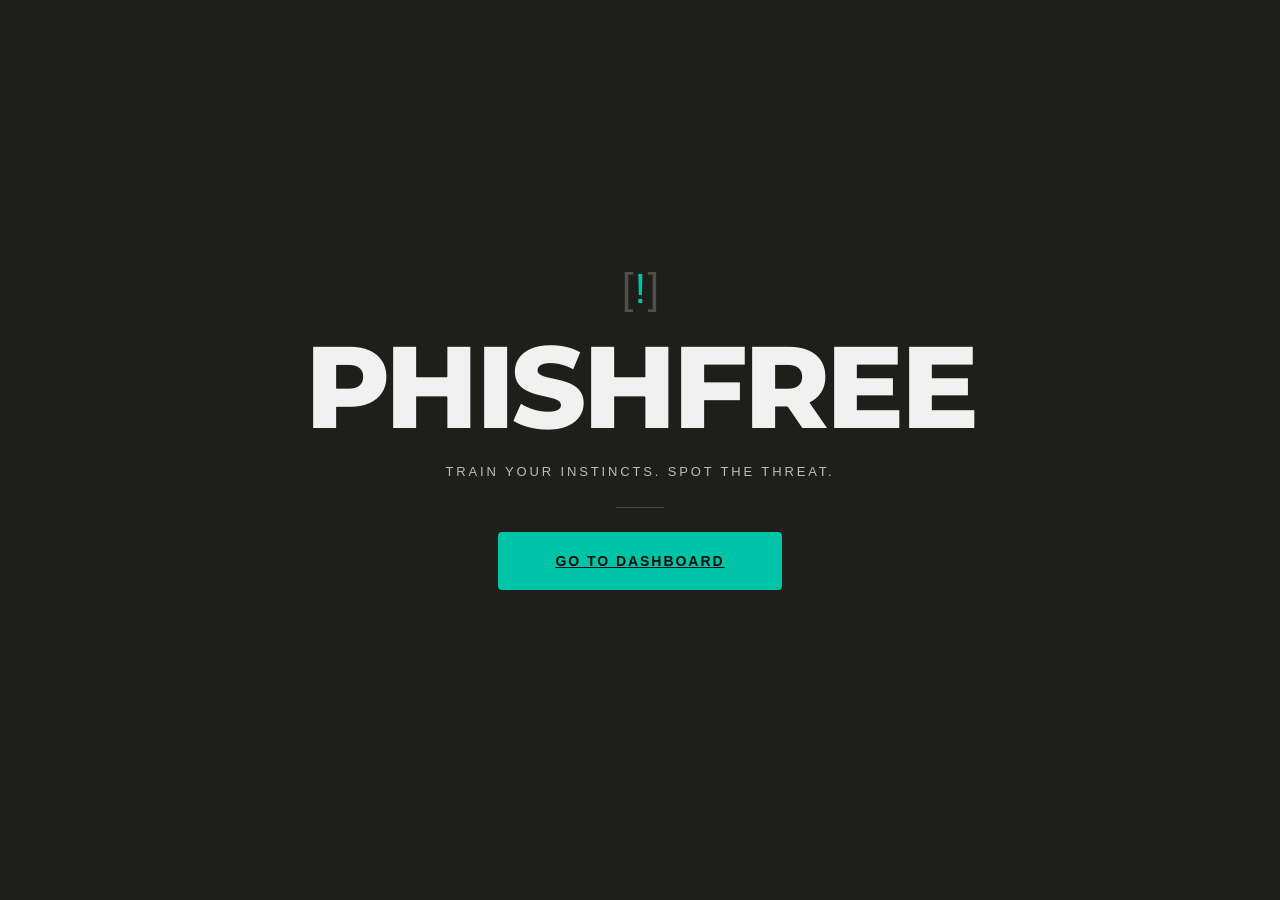
==== commit 61117929: "changed the urls to match the pages" ====
--- a/index.html
+++ b/index.html
@@ -3,7 +3,7 @@
 <head>
   <meta charset="UTF-8">
   <meta name="viewport" content="width=device-width, initial-scale=1.0">
-  <title>PhishFree — Can You Spot the Threat?</title>
+  <title>PhishFree - Welcome</title>
   <meta name="description" content="Train your instincts to identify phishing emails. Interactive cybersecurity awareness game.">
   <link rel="preconnect" href="https://fonts.googleapis.com">
   <link rel="preconnect" href="https://fonts.gstatic.com" crossorigin>
@@ -25,7 +25,7 @@
           <h1 class="brand-name">PhishFree</h1>
           <p class="brand-tagline">Train your instincts. Spot the threat.</p>
         </div>
-        <a href="landing.html" class="btn btn-primary btn-lg">Start Training</a>
+        <a href="landing.html" class="btn btn-primary btn-lg">Go to Dashboard</a>
         <p id="landing-high-score" class="high-score-display" aria-live="polite"></p>
       </div>
     </section>
--- a/style.css
+++ b/style.css
@@ -1,4 +1,4 @@
-/*  PhishFree — style.css
+/*  PhishFree - style.css
    Aesthetic  : Braun Industrial · Severance · Dieter Rams
    Display    : Montserrat (headings + display numbers)
    UI Chrome  : Forma DJR (labels, buttons, small text)
@@ -9,7 +9,7 @@
 
 /*  FONTS  */
 
-/* Forma DJR — variable font covers all weights 100–900 */
+/* Forma DJR - variable font covers all weights 100–900 */
 @font-face {
   font-family: 'FormaDJR';
   src: url('fonts/FormaDJRVariable-VF-Testing.ttf') format('truetype');
@@ -67,22 +67,22 @@
   font-display: swap;
 }
 
-/* Montserrat — display headings and bold numbering */
-/* Inter — email body only, prioritises legibility at small sizes */
+/* Montserrat - display headings and bold numbering */
+/* Inter - email body only, prioritises legibility at small sizes */
 @import url('https://fonts.googleapis.com/css2?family=Inter:wght@400;500;600&family=Montserrat:wght@300;400;500;600;700;800;900&display=swap');
 
 
 /*  TOKENS  */
 
 :root {
-  /* Shell — the machine body */
+  /* Shell - the machine body */
   --shell-bg:        #1e1e1b;
   --shell-surface:   #272723;
   --shell-raised:    #2e2e29;
   --shell-border:    rgba(255, 255, 255, 0.06);
   --shell-border-md: rgba(255, 255, 255, 0.10);
 
-  /* Card — the cream document */
+  /* Card - the cream document */
   --card-bg:         #edeade;
   --card-header:     #e3dfd2;
   --card-divider:    #cdc9bb;
@@ -91,13 +91,13 @@
   --card-faint:      #9b9488;
   --card-border:     #c2bead;
 
-  /* VFD teal — single accent, used sparingly */
+  /* VFD teal - single accent, used sparingly */
   --teal:            #00c4a7;
   --teal-dim:        rgba(0, 196, 167, 0.10);
   --teal-border:     rgba(0, 196, 167, 0.30);
   --teal-glow:       rgba(0, 196, 167, 0.15);
 
-  /* Braun orange — danger / phishing only */
+  /* Braun orange - danger / phishing only */
   --orange:          #e8430a;
   --orange-dim:      rgba(232, 67, 10, 0.10);
   --orange-border:   rgba(232, 67, 10, 0.30);
@@ -111,7 +111,7 @@
   --diff-medium:     #c8a84b;
   --diff-hard:       #e8430a;
 
-  /* Typography — three-tier system */
+  /* Typography - three-tier system */
   --font-display: 'Montserrat', 'Helvetica Neue', sans-serif;
   --font-ui:      'FormaDJR', 'Helvetica Neue', Helvetica, sans-serif;
   --font-body:    'Inter', -apple-system, BlinkMacSystemFont, sans-serif;
@@ -166,7 +166,7 @@
 .screen.active  { opacity: 1; transform: translateY(0); pointer-events: all; position: relative; }
 .screen.exit    { opacity: 0; transform: translateY(-10px); transition: opacity 180ms ease-in, transform 180ms ease-in; pointer-events: none; }
 
-.screen-inner       { width: 100%; max-width: 520px; display: flex; flex-direction: column; align-items: center; gap: 24px; }
+.screen-inner       { width: 100%; max-width: 640px; display: flex; flex-direction: column; align-items: center; gap: 24px; }
 .screen-inner--game { max-width: 780px; gap: 20px; }
 
 /* Montserrat for screen headings */
@@ -198,21 +198,21 @@
 .btn:disabled              { opacity: 0.3; cursor: not-allowed; transform: none !important; }
 .btn:active:not(:disabled) { transform: scale(0.975); }
 
-/* Large variant — landing CTA */
+/* Large variant - landing CTA */
 .btn-lg { font-size: 14px; padding: 18px 56px; min-height: 58px; letter-spacing: 0.14em; }
 
-/* Primary — teal fill */
+/* Primary - teal fill */
 .btn-primary                      { background: var(--teal); color: #0e0e0c; font-weight: 600; border: 1px solid transparent; }
 .btn-primary:hover:not(:disabled) { background: #00d4b5; box-shadow: 0 0 20px var(--teal-glow); }
 
-/* Ghost — outline only */
+/* Ghost - outline only */
 .btn-ghost                      { background: transparent; color: rgba(255,255,255,0.32); border: 1px solid rgba(255,255,255,0.06); }
 .btn-ghost:hover:not(:disabled) { border-color: rgba(255,255,255,0.12); color: rgba(255,255,255,0.55); }
 
 
 /*  LANDING SCREEN  */
 
-/* Brand block — centred, stacked vertically */
+/* Brand block - centred, stacked vertically */
 .brand { display: flex; flex-direction: column; align-items: center; gap: 24px; text-align: center; }
 .brand::after { content: ''; display: block; width: 48px; height: 1px; background: rgba(255,255,255,0.20); margin-top: 4px; }
 
@@ -306,13 +306,32 @@
 
 /*  GAME SCREEN  */
 
-/* Header row — progress label, score, and progress bar */
+/* Header row - progress label, score, and progress bar */
 .game-header { width: 100%; display: flex; flex-direction: column; gap: 8px; }
 .game-meta   { display: flex; justify-content: space-between; align-items: center; }
 .meta-label  { font-family: var(--font-ui); font-size: 13px; font-weight: 400; color: rgba(255,255,255,0.26); letter-spacing: 0.12em; text-transform: uppercase; }
 .meta-score  { color: var(--teal); }
 
-/* Progress bar — thin and precise like a Braun meter */
+/* Exit button - top left of game header */
+.btn-back-home {
+  font-family: var(--font-ui);
+  font-size: 10px;
+  font-weight: 400;
+  letter-spacing: 0.12em;
+  text-transform: uppercase;
+  color: rgba(255, 255, 255, 0.28);
+  display: inline-flex;
+  align-items: center;
+  gap: 5px;
+  text-decoration: none;
+  padding: 4px 0;
+  transition: color 160ms;
+  cursor: pointer;
+}
+
+.btn-back-home:hover { color: rgba(255, 255, 255, 0.60); }
+
+/* Progress bar - thin and precise like a Braun meter */
 .progress-track { width: 100%; height: 2px; background: var(--shell-raised); border-radius: 1px; overflow: hidden; }
 .progress-fill  { height: 100%; background: var(--teal); width: 10%; transition: width 280ms cubic-bezier(0.4,0,0.2,1); }
 
@@ -342,7 +361,7 @@
   border: 1px solid var(--card-border);
   border-radius: 4px;
   overflow: hidden;
-  /* Layered shadow — lifts the document off the dark surface */
+  /* Layered shadow - lifts the document off the dark surface */
   box-shadow:
     0 0 0 1px rgba(0,0,0,0.10),
     0 2px 4px rgba(0,0,0,0.40),
@@ -351,7 +370,7 @@
   transition: box-shadow 240ms ease-out;
 }
 
-/* Header zone — gradient from slightly darker to card-header */
+/* Header zone - gradient from slightly darker to card-header */
 .email-header {
   padding: 24px 32px 20px;
   background: linear-gradient(180deg, #d9d4c4 0%, var(--card-header) 55%);
@@ -376,7 +395,7 @@
 .email-field-label { font-family: var(--font-ui); font-size: 9px; font-weight: 500; color: var(--card-faint); letter-spacing: 0.18em; text-transform: uppercase; padding-top: 1px; }
 .email-field-value { font-family: var(--font-body); font-size: 13px; color: var(--card-muted); line-height: 1.4; word-break: break-all; letter-spacing: 0.01em; }
 
-/* Subject is the document's title — Montserrat, prominent */
+/* Subject is the document's title - Montserrat, prominent */
 .email-subject {
   font-family: var(--font-display);
   font-size: 18px;
@@ -389,7 +408,7 @@
 
 .email-divider { height: 1px; background: var(--card-divider); }
 
-/* Body — Inter for readability, dark text on cream */
+/* Body - Inter for readability, dark text on cream */
 /* Subtle lined-paper texture via repeating gradient */
 .email-body {
   padding: 28px 32px;
@@ -422,7 +441,7 @@
 
 .classify-actions { display: grid; grid-template-columns: 1fr 1fr; gap: 8px; width: 100%; }
 
-/* Base — shared between phishing and safe */
+/* Base - shared between phishing and safe */
 .btn-classify {
   font-family: var(--font-ui);
   font-size: 11px;
@@ -445,11 +464,11 @@
 .btn-classify:disabled              { opacity: 0.28; cursor: not-allowed; transform: none !important; }
 .btn-classify:active:not(:disabled) { transform: scale(0.975); }
 
-/* Phishing — Braun orange, left border stripe as indicator */
+/* Phishing - Braun orange, left border stripe as indicator */
 .btn-phishing                      { background: var(--orange-dim); color: #f5a882; border-color: var(--orange-border); border-left: 3px solid var(--orange); }
 .btn-phishing:hover:not(:disabled) { background: rgba(232,67,10,0.16); border-color: rgba(232,67,10,0.45); }
 
-/* Safe — VFD teal, left border stripe as indicator */
+/* Safe - VFD teal, left border stripe as indicator */
 .btn-safe                      { background: var(--teal-dim); color: #5de0ce; border-color: var(--teal-border); border-left: 3px solid var(--teal); }
 .btn-safe:hover:not(:disabled) { background: rgba(0,196,167,0.16); border-color: rgba(0,196,167,0.45); }
 
@@ -458,7 +477,7 @@
 
 /*  FEEDBACK SCREEN  */
 
-/* Printout aesthetic — top border coloured by result */
+/* Printout aesthetic - top border coloured by result */
 .feedback-panel {
   width: 100%;
   background: var(--card-bg);
@@ -476,26 +495,26 @@
 .feedback-panel.correct   { border-top-color: var(--correct); }
 .feedback-panel.incorrect { border-top-color: var(--incorrect); }
 
-/* Verdict row — icon, result text, score delta */
+/* Verdict row - icon, result text, score delta */
 .feedback-verdict {
   display: flex;
   align-items: center;
-  gap: 16px;
-  padding: 20px 24px;
+  gap: 20px;
+  padding: 28px 32px;
   background: var(--shell-surface);
   border-bottom: 1px solid var(--shell-border);
 }
 
 .feedback-icon {
-  width: 38px;
-  height: 38px;
-  border-radius: 3px;
+  width: 52px;
+  height: 52px;
+  border-radius: 4px;
   display: flex;
   align-items: center;
   justify-content: center;
   font-family: var(--font-ui);
-  font-size: 16px;
-  font-weight: 500;
+  font-size: 22px;
+  font-weight: 700;
   flex-shrink: 0;
   border: 1px solid transparent;
 }
@@ -506,15 +525,15 @@
 .feedback-verdict-text { display: flex; flex-direction: column; gap: 3px; }
 
 /* Montserrat for feedback result label */
-.feedback-result       { font-family: var(--font-display); font-size: 20px; font-weight: 700; letter-spacing: -0.01em; line-height: 1; text-transform: uppercase; }
+.feedback-result       { font-family: var(--font-display); font-size: 26px; font-weight: 700; letter-spacing: -0.02em; line-height: 1; text-transform: uppercase; }
 .feedback-panel.correct   .feedback-result { color: var(--correct); }
 .feedback-panel.incorrect .feedback-result { color: var(--incorrect); }
-.feedback-delta { font-family: var(--font-ui); font-size: 10px; font-weight: 300; color: rgba(255,255,255,0.40); letter-spacing: 0.06em; }
-
-/* Explanation zone — Inter body text on cream */
-.feedback-body          { padding: 20px 24px 24px; background: var(--card-bg); }
+.feedback-delta { font-family: var(--font-display); font-size: 15px; font-weight: 700; color: rgba(255,255,255,0.80); letter-spacing: -0.01em; margin-top: 4px; }
+
+/* Explanation zone - Inter body text on cream */
+.feedback-body          { padding: 28px 32px 32px; background: var(--card-bg); }
 .feedback-section-label { font-family: var(--font-ui); font-size: 9px; font-weight: 400; color: var(--card-faint); letter-spacing: 0.18em; text-transform: uppercase; margin-bottom: 12px; }
-.feedback-explanation   { font-family: var(--font-body); font-size: 14px; color: var(--card-text); line-height: 1.80; }
+.feedback-explanation   { font-family: var(--font-body); font-size: 15px; color: var(--card-text); line-height: 1.80; }
 
 
 /*  END SCREEN  */
@@ -528,9 +547,9 @@
 
 .end-stat-label { font-family: var(--font-ui); font-size: 9px; font-weight: 300; color: rgba(255,255,255,0.20); letter-spacing: 0.16em; text-transform: uppercase; }
 
-/* Bold display numbers — Montserrat 700 */
+/* Bold display numbers - Montserrat 700 */
 .end-stat-value { font-family: var(--font-display); font-size: clamp(28px,5vw,38px); font-weight: 700; color: rgba(255,255,255,0.85); letter-spacing: -0.03em; line-height: 1; }
-.end-stat-best  { color: var(--teal); } /* high score in teal — the VFD glow */
+.end-stat-best  { color: var(--teal); } /* high score in teal - the VFD glow */
 
 /* New record badge */
 .new-record {
@@ -560,7 +579,7 @@
   .email-header, .feedback-verdict, .feedback-body { padding: 16px; }
 }
 
-/* Tablets — 3-column difficulty grid */
+/* Tablets - 3-column difficulty grid */
 @media (min-width: 600px) {
   .difficulty-grid { grid-template-columns: repeat(3,1fr); }
 }
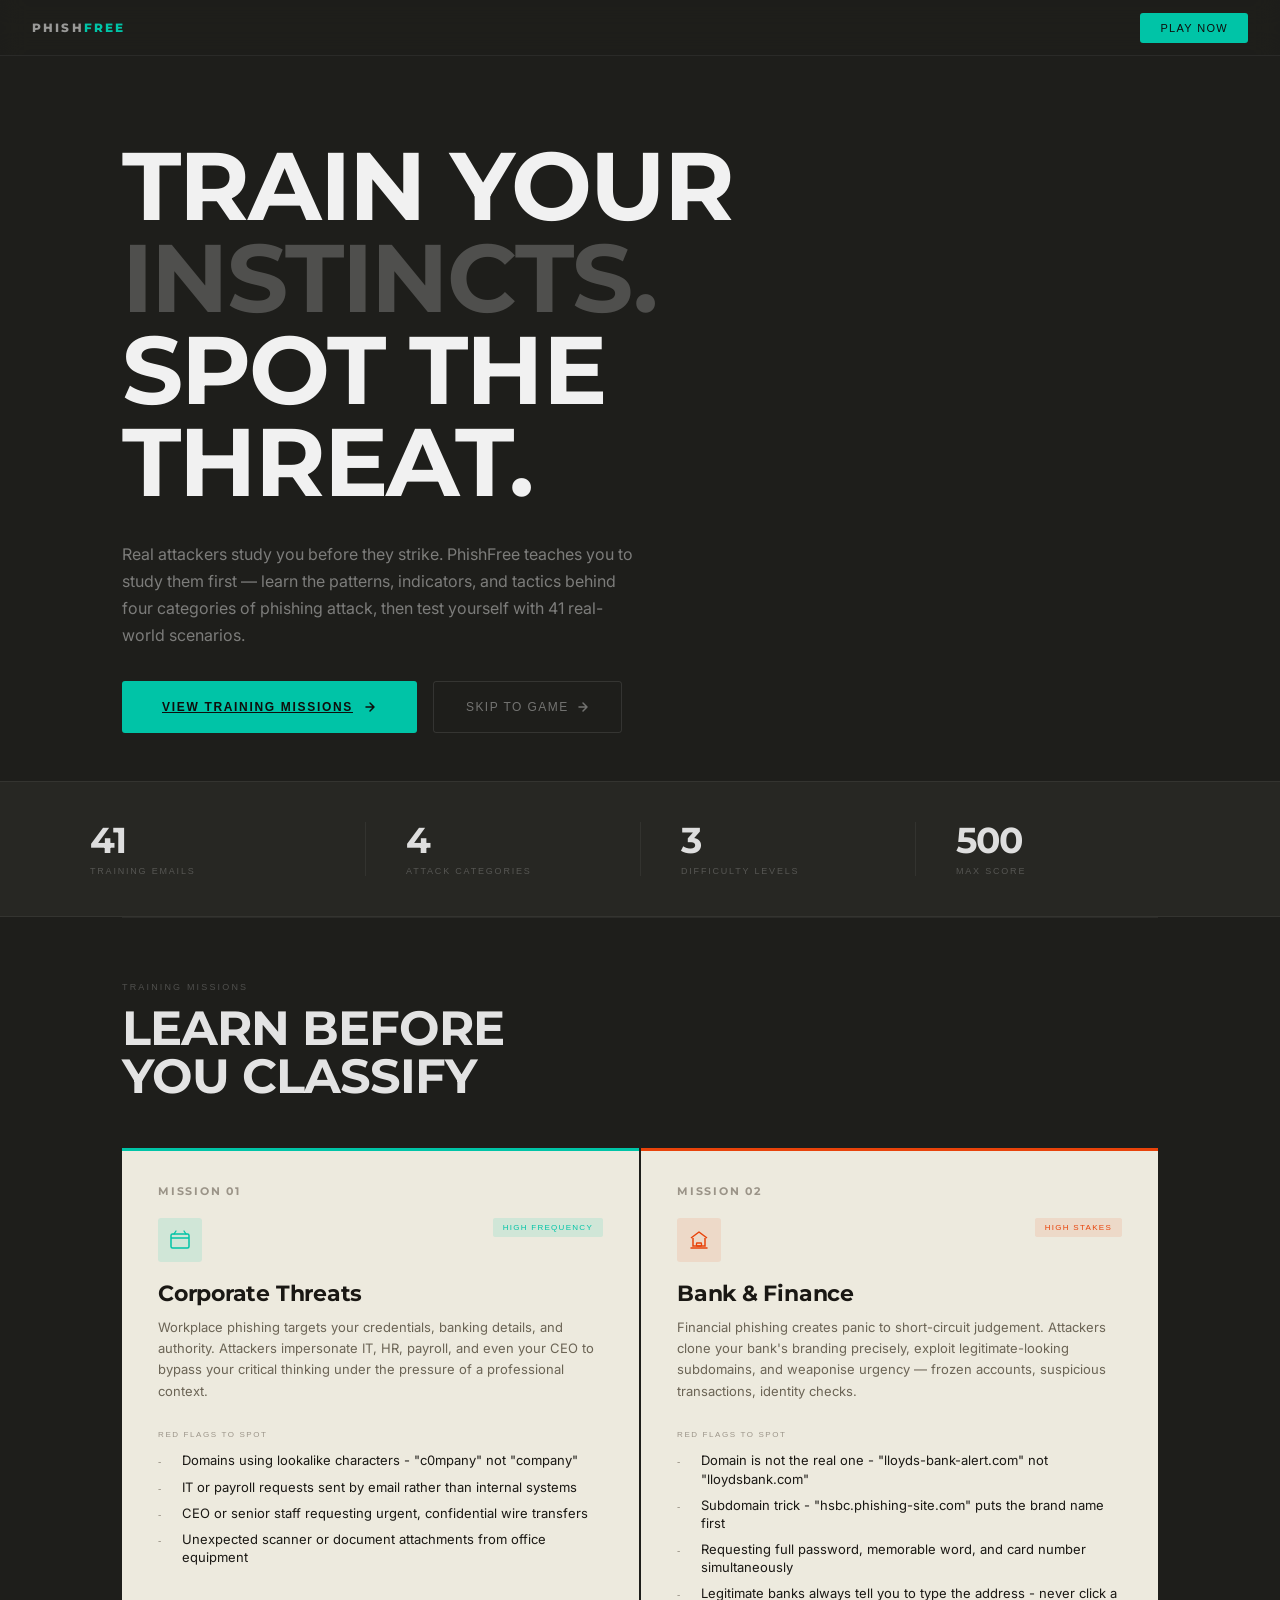
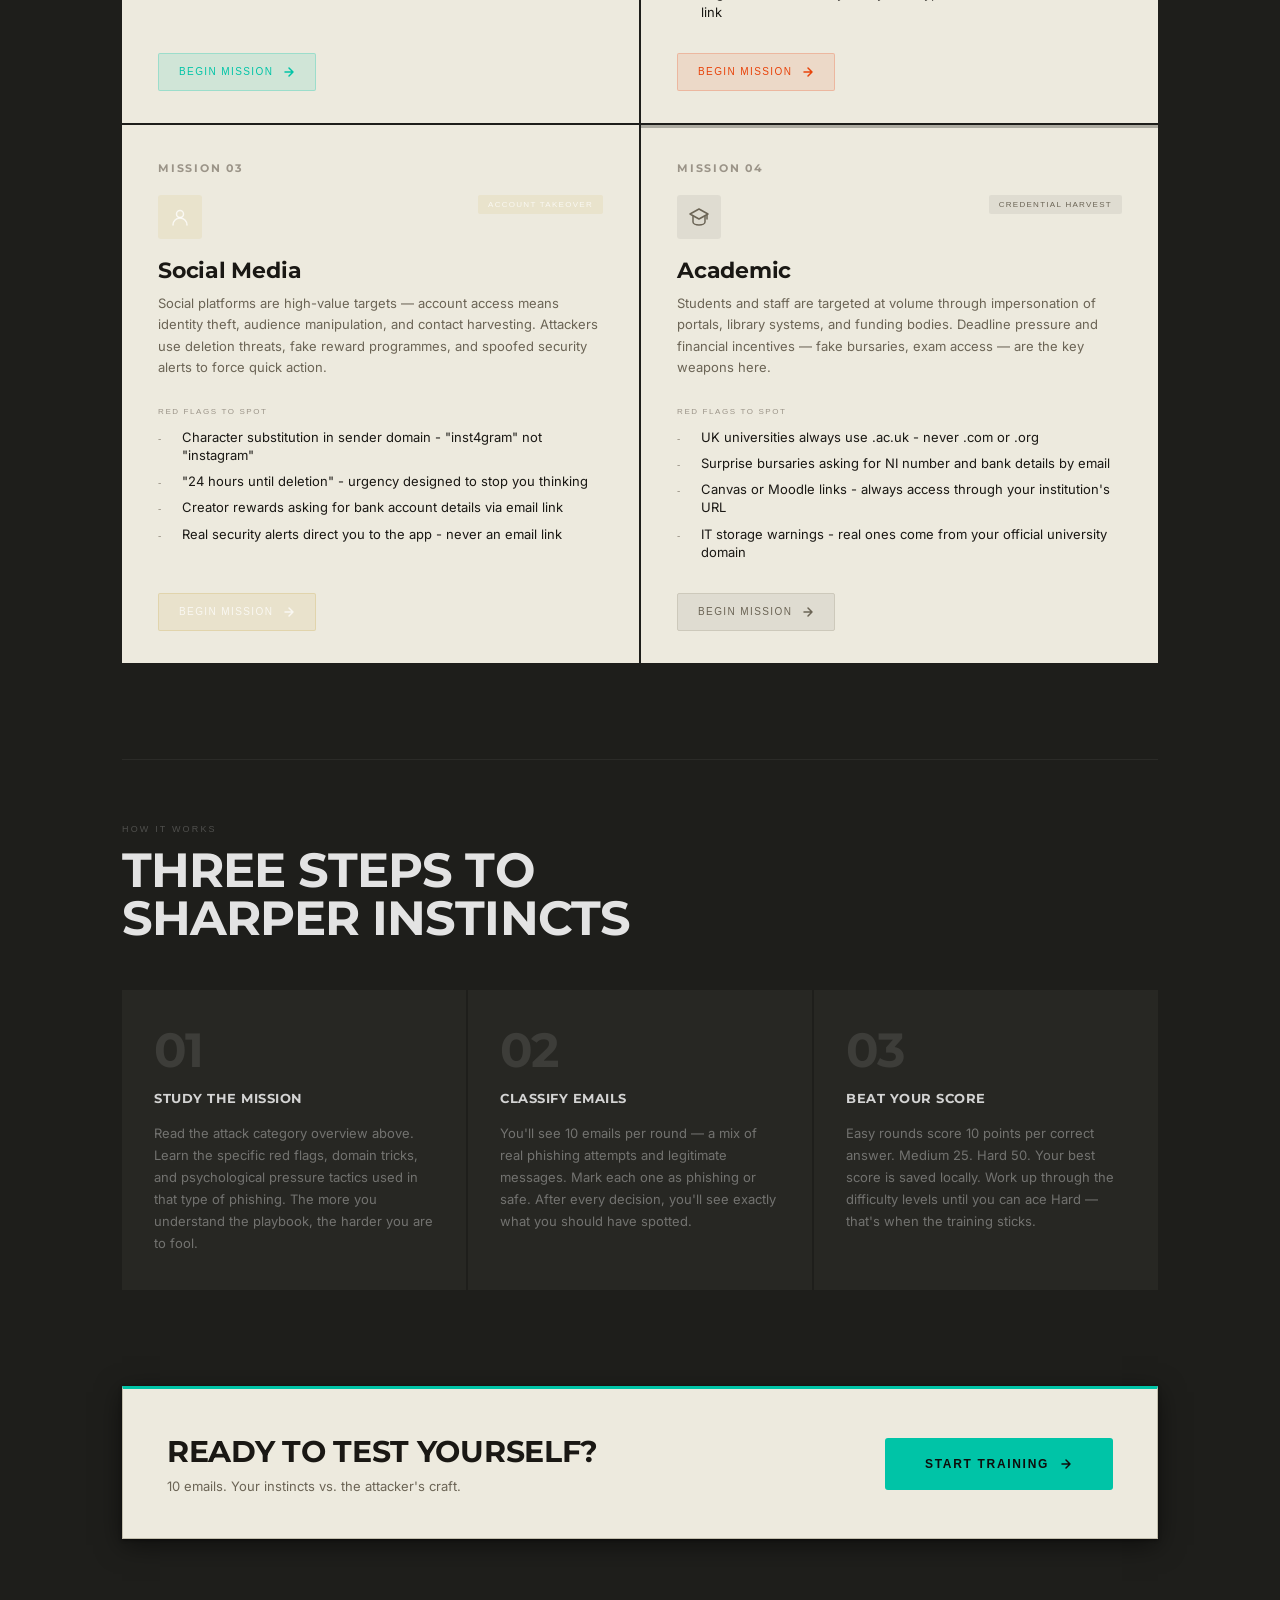
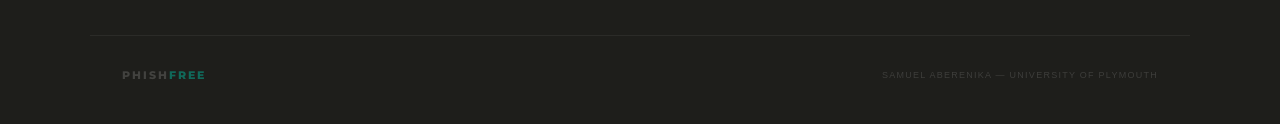
==== commit 38d33a45: "Merge to single page application and update README" ====
--- a/index.html
+++ b/index.html
@@ -3,18 +3,802 @@
 <head>
   <meta charset="UTF-8">
   <meta name="viewport" content="width=device-width, initial-scale=1.0">
-  <title>PhishFree - Welcome</title>
+  <title>PhishFree</title>
   <meta name="description" content="Train your instincts to identify phishing emails. Interactive cybersecurity awareness game.">
   <link rel="preconnect" href="https://fonts.googleapis.com">
   <link rel="preconnect" href="https://fonts.gstatic.com" crossorigin>
   <link href="https://fonts.googleapis.com/css2?family=Inter:wght@400;500;600&family=Montserrat:wght@300;400;500;600;700;800;900&display=swap" rel="stylesheet">
   <link rel="stylesheet" href="style.css">
+  <style>
+
+    /* ── HOME SCREEN STYLES (move to style.css) ── */
+
+    @font-face {
+      font-family: 'FormaDJR';
+      src: url('fonts/FormaDJRVariable-VF-Testing.ttf') format('truetype');
+      font-weight: 100 900;
+      font-style: normal;
+      font-display: swap;
+    }
+
+    @font-face {
+      font-family: 'FormaDJR';
+      src: url('fonts/FormaDJRBanner-Light-Testing.ttf') format('truetype');
+      font-weight: 300;
+      font-style: normal;
+      font-display: swap;
+    }
+
+    @font-face {
+      font-family: 'FormaDJR';
+      src: url('fonts/FormaDJRBanner-Black-Testing.ttf') format('truetype');
+      font-weight: 900;
+      font-style: normal;
+      font-display: swap;
+    }
+
+    .nav {
+      position: fixed;
+      top: 0; left: 0; right: 0;
+      z-index: 100;
+      padding: 0 32px;
+      height: 56px;
+      display: flex;
+      align-items: center;
+      justify-content: space-between;
+      background: rgba(30, 30, 27, 0.90);
+      backdrop-filter: blur(12px);
+      -webkit-backdrop-filter: blur(12px);
+      border-bottom: 1px solid var(--shell-border);
+    }
+
+    .nav-wordmark {
+      font-family: var(--font-display);
+      font-size: 12px;
+      font-weight: 800;
+      letter-spacing: 0.18em;
+      text-transform: uppercase;
+      color: rgba(255, 255, 255, 0.55);
+    }
+
+    .nav-wordmark span { color: var(--teal); }
+
+    .nav-cta {
+      font-family: var(--font-ui);
+      font-size: 11px;
+      font-weight: 500;
+      letter-spacing: 0.12em;
+      text-transform: uppercase;
+      padding: 9px 20px;
+      border-radius: 3px;
+      background: var(--teal);
+      color: #0e0e0c;
+      border: none;
+      cursor: pointer;
+      transition: background 160ms, box-shadow 160ms;
+    }
+
+    .nav-cta:hover { background: #00d4b5; box-shadow: 0 0 16px var(--teal-glow); }
+
+    .hero {
+      padding: 140px 32px 48px;
+      max-width: 1100px;
+      margin: 0 auto;
+      display: flex;
+      flex-direction: column;
+      align-items: flex-start;
+      gap: 32px;
+    }
+
+    .hero-eyebrow {
+      font-family: var(--font-ui);
+      font-size: 11px;
+      font-weight: 400;
+      letter-spacing: 0.24em;
+      text-transform: uppercase;
+      color: var(--teal);
+    }
+
+    .hero-heading {
+      font-family: var(--font-display);
+      font-size: clamp(56px, 9vw, 96px);
+      font-weight: 700;
+      line-height: 0.96;
+      letter-spacing: -0.02em;
+      text-transform: uppercase;
+      color: rgba(255, 255, 255, 0.94);
+      max-width: 14ch;
+    }
+
+    .hero-heading em {
+      font-style: normal;
+      color: rgba(255, 255, 255, 0.22);
+    }
+
+    .hero-sub {
+      font-family: var(--font-body);
+      font-size: 16px;
+      font-weight: 400;
+      line-height: 1.7;
+      color: rgba(255, 255, 255, 0.42);
+      max-width: 52ch;
+    }
+
+    .hero-actions {
+      display: flex;
+      align-items: center;
+      gap: 16px;
+      flex-wrap: wrap;
+    }
+
+    .hero-btn-primary {
+      font-family: var(--font-ui);
+      font-size: 12px;
+      font-weight: 600;
+      letter-spacing: 0.14em;
+      text-transform: uppercase;
+      padding: 16px 40px;
+      min-height: 52px;
+      border-radius: 3px;
+      background: var(--teal);
+      color: #0e0e0c;
+      border: none;
+      cursor: pointer;
+      display: inline-flex;
+      align-items: center;
+      gap: 10px;
+      transition: background 160ms, box-shadow 160ms, transform 100ms;
+    }
+
+    .hero-btn-primary:hover  { background: #00d4b5; box-shadow: 0 0 24px var(--teal-glow); }
+    .hero-btn-primary:active { transform: scale(0.975); }
+
+    .hero-btn-ghost {
+      font-family: var(--font-ui);
+      font-size: 12px;
+      font-weight: 400;
+      letter-spacing: 0.12em;
+      text-transform: uppercase;
+      padding: 16px 32px;
+      min-height: 52px;
+      border-radius: 3px;
+      border: 1px solid var(--shell-border-md);
+      background: none;
+      color: rgba(255, 255, 255, 0.38);
+      cursor: pointer;
+      display: inline-flex;
+      align-items: center;
+      gap: 8px;
+      transition: border-color 160ms, color 160ms;
+    }
+
+    .hero-btn-ghost:hover { border-color: rgba(255, 255, 255, 0.22); color: rgba(255, 255, 255, 0.62); }
+
+    .stats-bar {
+      width: 100%;
+      background: var(--shell-surface);
+      border-top: 1px solid var(--shell-border);
+      border-bottom: 1px solid var(--shell-border);
+      padding: 40px 32px;
+    }
+
+    .stats-bar-inner {
+      max-width: 1100px;
+      margin: 0 auto;
+      display: grid;
+      grid-template-columns: repeat(4, 1fr);
+    }
+
+    .stat-item {
+      padding: 0 40px;
+      border-left: 1px solid var(--shell-border);
+      display: flex;
+      flex-direction: column;
+      gap: 8px;
+    }
+
+    .stat-item:first-child { border-left: none; padding-left: 0; }
+
+    .stat-value {
+      font-family: var(--font-display);
+      font-size: 36px;
+      font-weight: 700;
+      color: rgba(255, 255, 255, 0.85);
+      letter-spacing: -0.03em;
+      line-height: 1;
+    }
+
+    .stat-label {
+      font-family: var(--font-ui);
+      font-size: 9px;
+      font-weight: 400;
+      color: rgba(255, 255, 255, 0.22);
+      letter-spacing: 0.20em;
+      text-transform: uppercase;
+    }
+
+    .home-section {
+      max-width: 1100px;
+      margin: 0 auto;
+      padding: 0 32px 96px;
+    }
+
+    .section-label {
+      font-family: var(--font-ui);
+      font-size: 9px;
+      font-weight: 400;
+      letter-spacing: 0.24em;
+      text-transform: uppercase;
+      color: rgba(255, 255, 255, 0.22);
+      margin-bottom: 12px;
+      display: block;
+    }
+
+    .section-heading {
+      font-family: var(--font-display);
+      font-size: clamp(28px, 4vw, 48px);
+      font-weight: 700;
+      letter-spacing: -0.02em;
+      text-transform: uppercase;
+      color: rgba(255, 255, 255, 0.88);
+      line-height: 1.0;
+      margin-bottom: 48px;
+    }
+
+    .section-divider {
+      border: none;
+      border-top: 1px solid var(--shell-border);
+      margin-bottom: 64px;
+    }
+
+    .missions-grid {
+      display: grid;
+      grid-template-columns: repeat(2, 1fr);
+      gap: 2px;
+    }
+
+    .mission-card {
+      background: var(--card-bg);
+      padding: 36px 36px 32px;
+      display: flex;
+      flex-direction: column;
+      position: relative;
+      overflow: hidden;
+      cursor: pointer;
+      transition: background 180ms;
+    }
+
+    .mission-card:hover { background: #f2ede2; }
+
+    .mission-card::before {
+      content: '';
+      position: absolute;
+      top: 0; left: 0; right: 0;
+      height: 3px;
+    }
+
+    .mission-card--corporate::before { background: var(--teal); }
+    .mission-card--bank::before      { background: var(--orange); }
+    .mission-card--social::before    { background: var(--amber); }
+    .mission-card--academic::before  { background: rgba(26, 24, 20, 0.30); }
+
+    .mission-number {
+      font-family: var(--font-display);
+      font-size: 11px;
+      font-weight: 700;
+      letter-spacing: 0.16em;
+      text-transform: uppercase;
+      color: var(--card-faint);
+      margin-bottom: 20px;
+    }
+
+    .mission-icon-row {
+      display: flex;
+      align-items: flex-start;
+      justify-content: space-between;
+      margin-bottom: 20px;
+    }
+
+    .mission-icon {
+      width: 44px;
+      height: 44px;
+      border-radius: 3px;
+      display: flex;
+      align-items: center;
+      justify-content: center;
+      flex-shrink: 0;
+    }
+
+    .mission-card--corporate .mission-icon { background: rgba(0,196,167,0.12); color: var(--teal); }
+    .mission-card--bank      .mission-icon { background: rgba(232,67,10,0.10); color: var(--orange); }
+    .mission-card--social    .mission-icon { background: rgba(200,168,75,0.12); color: var(--amber); }
+    .mission-card--academic  .mission-icon { background: rgba(0,0,0,0.06);      color: var(--card-muted); }
+
+    .mission-threat-badge {
+      font-family: var(--font-ui);
+      font-size: 8px;
+      font-weight: 500;
+      letter-spacing: 0.16em;
+      text-transform: uppercase;
+      padding: 5px 10px;
+      border-radius: 2px;
+    }
+
+    .mission-card--corporate .mission-threat-badge { background: rgba(0,196,167,0.12);  color: var(--teal); }
+    .mission-card--bank      .mission-threat-badge { background: rgba(232,67,10,0.10);  color: var(--orange); }
+    .mission-card--social    .mission-threat-badge { background: rgba(200,168,75,0.12); color: var(--amber); }
+    .mission-card--academic  .mission-threat-badge { background: rgba(0,0,0,0.06);      color: var(--card-muted); }
+
+    .mission-name {
+      font-family: var(--font-display);
+      font-size: 22px;
+      font-weight: 700;
+      letter-spacing: -0.01em;
+      color: var(--card-text);
+      line-height: 1.1;
+      margin-bottom: 10px;
+    }
+
+    .mission-desc {
+      font-family: var(--font-body);
+      font-size: 13px;
+      color: var(--card-muted);
+      line-height: 1.65;
+      margin-bottom: 28px;
+    }
+
+    .mission-flags-label {
+      font-family: var(--font-ui);
+      font-size: 8px;
+      font-weight: 500;
+      letter-spacing: 0.20em;
+      text-transform: uppercase;
+      color: var(--card-faint);
+      margin-bottom: 12px;
+    }
+
+    .mission-flags {
+      list-style: none;
+      display: flex;
+      flex-direction: column;
+      gap: 8px;
+      margin-bottom: 32px;
+      flex-grow: 1;
+    }
+
+    .mission-flag {
+      font-family: var(--font-body);
+      font-size: 13px;
+      color: var(--card-text);
+      line-height: 1.4;
+      display: grid;
+      grid-template-columns: 16px 1fr;
+      gap: 8px;
+      align-items: baseline;
+    }
+
+    .mission-flag::before {
+      content: '-';
+      font-family: var(--font-ui);
+      font-size: 10px;
+      color: var(--card-faint);
+    }
+
+    .mission-btn {
+      font-family: var(--font-ui);
+      font-size: 10px;
+      font-weight: 500;
+      letter-spacing: 0.14em;
+      text-transform: uppercase;
+      padding: 12px 20px;
+      border-radius: 2px;
+      display: inline-flex;
+      align-items: center;
+      gap: 10px;
+      align-self: flex-start;
+      cursor: pointer;
+      transition: background 160ms, transform 100ms;
+      border: 1px solid transparent;
+      background: none;
+    }
+
+    .mission-btn:active { transform: scale(0.975); }
+
+    .mission-card--corporate .mission-btn { background: rgba(0,196,167,0.12);  color: var(--teal);       border-color: rgba(0,196,167,0.25); }
+    .mission-card--corporate .mission-btn:hover { background: rgba(0,196,167,0.20); }
+    .mission-card--bank      .mission-btn { background: rgba(232,67,10,0.10);  color: var(--orange);     border-color: rgba(232,67,10,0.22); }
+    .mission-card--bank      .mission-btn:hover { background: rgba(232,67,10,0.18); }
+    .mission-card--social    .mission-btn { background: rgba(200,168,75,0.12); color: var(--amber);      border-color: rgba(200,168,75,0.25); }
+    .mission-card--social    .mission-btn:hover { background: rgba(200,168,75,0.20); }
+    .mission-card--academic  .mission-btn { background: rgba(0,0,0,0.06);      color: var(--card-muted); border-color: var(--card-divider); }
+    .mission-card--academic  .mission-btn:hover { background: rgba(0,0,0,0.10); }
+
+    .mission-btn-arrow { transition: transform 160ms; }
+    .mission-card:hover .mission-btn-arrow { transform: translateX(3px); }
+
+    .steps-grid {
+      display: grid;
+      grid-template-columns: repeat(3, 1fr);
+      gap: 2px;
+    }
+
+    .step {
+      background: var(--shell-surface);
+      padding: 36px 32px;
+      display: flex;
+      flex-direction: column;
+      gap: 16px;
+    }
+
+    .step-number {
+      font-family: var(--font-display);
+      font-size: 48px;
+      font-weight: 700;
+      color: rgba(255, 255, 255, 0.10);
+      letter-spacing: -0.04em;
+      line-height: 1;
+    }
+
+    .step-title {
+      font-family: var(--font-display);
+      font-size: 13px;
+      font-weight: 700;
+      letter-spacing: 0.04em;
+      text-transform: uppercase;
+      color: rgba(255, 255, 255, 0.80);
+    }
+
+    .step-desc {
+      font-family: var(--font-body);
+      font-size: 13px;
+      color: rgba(255, 255, 255, 0.35);
+      line-height: 1.70;
+    }
+
+    .cta-banner {
+      background: var(--card-bg);
+      border: 1px solid var(--card-border);
+      border-top: 3px solid var(--teal);
+      padding: 44px;
+      display: flex;
+      align-items: center;
+      justify-content: space-between;
+      gap: 32px;
+      flex-wrap: wrap;
+      box-shadow: 0 1px 3px rgba(0,0,0,0.5), 0 6px 24px rgba(0,0,0,0.50);
+    }
+
+    .cta-banner-text { display: flex; flex-direction: column; gap: 8px; }
+
+    .cta-banner-heading {
+      font-family: var(--font-display);
+      font-size: clamp(20px, 3vw, 30px);
+      font-weight: 700;
+      letter-spacing: -0.01em;
+      text-transform: uppercase;
+      color: var(--card-text);
+    }
+
+    .cta-banner-sub {
+      font-family: var(--font-body);
+      font-size: 13px;
+      color: var(--card-muted);
+    }
+
+    .cta-btn {
+      font-family: var(--font-ui);
+      font-size: 12px;
+      font-weight: 600;
+      letter-spacing: 0.14em;
+      text-transform: uppercase;
+      padding: 16px 40px;
+      min-height: 52px;
+      border-radius: 3px;
+      background: var(--teal);
+      color: #0e0e0c;
+      border: none;
+      cursor: pointer;
+      display: inline-flex;
+      align-items: center;
+      gap: 10px;
+      transition: background 160ms, box-shadow 160ms, transform 100ms;
+    }
+
+    .cta-btn:hover  { background: #00d4b5; box-shadow: 0 0 24px var(--teal-glow); }
+    .cta-btn:active { transform: scale(0.975); }
+
+    .home-footer {
+      border-top: 1px solid var(--shell-border);
+      padding: 32px;
+      max-width: 1100px;
+      margin: 0 auto;
+      display: flex;
+      align-items: center;
+      justify-content: space-between;
+      gap: 16px;
+      flex-wrap: wrap;
+    }
+
+    .footer-wordmark {
+      font-family: var(--font-display);
+      font-size: 11px;
+      font-weight: 800;
+      letter-spacing: 0.18em;
+      text-transform: uppercase;
+      color: rgba(255, 255, 255, 0.16);
+    }
+
+    .footer-wordmark span { color: rgba(0, 196, 167, 0.45); }
+
+    .footer-note {
+      font-family: var(--font-ui);
+      font-size: 9px;
+      font-weight: 400;
+      letter-spacing: 0.14em;
+      text-transform: uppercase;
+      color: rgba(255, 255, 255, 0.14);
+    }
+
+    /* Screen-home specific overrides */
+    #screen-home {
+      display: block;
+      position: relative;
+      min-height: 100dvh;
+      transform: none;
+      padding: 0;
+      align-items: unset;
+      justify-content: unset;
+      overflow-y: auto;
+    }
+
+    #screen-home.exit {
+      opacity: 0;
+      transition: opacity 180ms ease-in;
+    }
+
+    @media (max-width: 768px) {
+      .nav  { padding: 0 20px; }
+      .hero { padding: 120px 20px 48px; gap: 24px; }
+      .stats-bar { padding: 28px 20px; }
+      .stats-bar-inner { grid-template-columns: repeat(2, 1fr); gap: 24px 0; }
+      .stat-item { padding: 0 20px; }
+      .stat-item:nth-child(odd) { border-left: none; padding-left: 0; }
+      .home-section { padding: 0 20px 72px; }
+      .missions-grid { grid-template-columns: 1fr; }
+      .steps-grid    { grid-template-columns: 1fr; }
+      .cta-banner    { flex-direction: column; align-items: flex-start; padding: 28px 24px; }
+      .home-footer   { padding: 24px 20px; }
+      .mission-card  { padding: 28px 24px 24px; }
+    }
+
+    @media (max-width: 480px) {
+      .hero-heading  { letter-spacing: -0.03em; }
+      .hero-actions  { flex-direction: column; align-items: flex-start; }
+      .stats-bar-inner { grid-template-columns: 1fr 1fr; }
+    }
+
+  </style>
 </head>
 <body>
   <div id="app">
 
-    <!--  SPLASH SCREEN  -->
-    <section id="screen-landing" class="screen active" aria-label="Landing">
+    <!-- ═══════════════════════════════════════════
+         HOME SCREEN
+    ═══════════════════════════════════════════ -->
+    <section id="screen-home" class="screen active" aria-label="Home">
+
+      <nav class="nav" aria-label="Site navigation">
+        <span class="nav-wordmark">Phish<span>Free</span></span>
+        <button class="nav-cta" id="btn-play-now">Play Now</button>
+      </nav>
+
+      <section class="hero" aria-label="Introduction">
+        <h1 class="hero-heading">Train Your<br><em>Instincts.</em><br>Spot the<br>Threat.</h1>
+        <p class="hero-sub">
+          Real attackers study you before they strike. PhishFree teaches you to study them first —
+          learn the patterns, indicators, and tactics behind four categories of phishing attack,
+          then test yourself with 41 real-world scenarios.
+        </p>
+        <div class="hero-actions">
+          <a href="#missions" class="hero-btn-primary">
+            View Training Missions
+            <svg width="14" height="14" viewBox="0 0 14 14" fill="none" aria-hidden="true">
+              <path d="M3 7h8M7 3l4 4-4 4" stroke="currentColor" stroke-width="1.5" stroke-linecap="round" stroke-linejoin="round"/>
+            </svg>
+          </a>
+          <button class="hero-btn-ghost" id="btn-hero-play">
+            Skip to game
+            <svg width="12" height="12" viewBox="0 0 12 12" fill="none" aria-hidden="true">
+              <path d="M2 6h8M6 2l4 4-4 4" stroke="currentColor" stroke-width="1.5" stroke-linecap="round" stroke-linejoin="round"/>
+            </svg>
+          </button>
+        </div>
+      </section>
+
+      <div class="stats-bar" aria-label="Key statistics">
+        <div class="stats-bar-inner">
+          <div class="stat-item"><span class="stat-value">41</span><span class="stat-label">Training Emails</span></div>
+          <div class="stat-item"><span class="stat-value">4</span><span class="stat-label">Attack Categories</span></div>
+          <div class="stat-item"><span class="stat-value">3</span><span class="stat-label">Difficulty Levels</span></div>
+          <div class="stat-item"><span class="stat-value">500</span><span class="stat-label">Max Score</span></div>
+        </div>
+      </div>
+
+      <section class="home-section" id="missions" aria-label="Training missions">
+        <hr class="section-divider">
+        <span class="section-label">Training Missions</span>
+        <h2 class="section-heading">Learn before<br>you classify</h2>
+
+        <div class="missions-grid" role="list">
+
+          <article class="mission-card mission-card--corporate" role="listitem">
+            <span class="mission-number">Mission 01</span>
+            <div class="mission-icon-row">
+              <div class="mission-icon" aria-hidden="true">
+                <svg width="22" height="22" viewBox="0 0 22 22" fill="none">
+                  <rect x="2" y="5" width="18" height="14" rx="1.5" stroke="currentColor" stroke-width="1.5"/>
+                  <path d="M2 9h18" stroke="currentColor" stroke-width="1.5"/>
+                  <path d="M7 2l-2 3M15 2l2 3" stroke="currentColor" stroke-width="1.3" stroke-linecap="round"/>
+                </svg>
+              </div>
+              <span class="mission-threat-badge">High Frequency</span>
+            </div>
+            <h3 class="mission-name">Corporate Threats</h3>
+            <p class="mission-desc">Workplace phishing targets your credentials, banking details, and authority. Attackers impersonate IT, HR, payroll, and even your CEO to bypass your critical thinking under the pressure of a professional context.</p>
+            <p class="mission-flags-label">Red flags to spot</p>
+            <ul class="mission-flags">
+              <li class="mission-flag">Domains using lookalike characters - "c0mpany" not "company"</li>
+              <li class="mission-flag">IT or payroll requests sent by email rather than internal systems</li>
+              <li class="mission-flag">CEO or senior staff requesting urgent, confidential wire transfers</li>
+              <li class="mission-flag">Unexpected scanner or document attachments from office equipment</li>
+            </ul>
+            <button class="mission-btn" data-category="corporate" aria-label="Begin corporate threats mission">
+              Begin Mission
+              <svg class="mission-btn-arrow" width="12" height="12" viewBox="0 0 12 12" fill="none" aria-hidden="true">
+                <path d="M2 6h8M6 2l4 4-4 4" stroke="currentColor" stroke-width="1.5" stroke-linecap="round" stroke-linejoin="round"/>
+              </svg>
+            </button>
+          </article>
+
+          <article class="mission-card mission-card--bank" role="listitem">
+            <span class="mission-number">Mission 02</span>
+            <div class="mission-icon-row">
+              <div class="mission-icon" aria-hidden="true">
+                <svg width="22" height="22" viewBox="0 0 22 22" fill="none">
+                  <path d="M3 9l8-6 8 6" stroke="currentColor" stroke-width="1.5" stroke-linejoin="round"/>
+                  <path d="M5 9v8h12V9" stroke="currentColor" stroke-width="1.5"/>
+                  <rect x="8.5" y="14" width="5" height="3" rx="0.5" stroke="currentColor" stroke-width="1.3"/>
+                  <path d="M3 19h16" stroke="currentColor" stroke-width="1.5" stroke-linecap="round"/>
+                </svg>
+              </div>
+              <span class="mission-threat-badge">High Stakes</span>
+            </div>
+            <h3 class="mission-name">Bank &amp; Finance</h3>
+            <p class="mission-desc">Financial phishing creates panic to short-circuit judgement. Attackers clone your bank's branding precisely, exploit legitimate-looking subdomains, and weaponise urgency — frozen accounts, suspicious transactions, identity checks.</p>
+            <p class="mission-flags-label">Red flags to spot</p>
+            <ul class="mission-flags">
+              <li class="mission-flag">Domain is not the real one - "lloyds-bank-alert.com" not "lloydsbank.com"</li>
+              <li class="mission-flag">Subdomain trick - "hsbc.phishing-site.com" puts the brand name first</li>
+              <li class="mission-flag">Requesting full password, memorable word, and card number simultaneously</li>
+              <li class="mission-flag">Legitimate banks always tell you to type the address - never click a link</li>
+            </ul>
+            <button class="mission-btn" data-category="bank" aria-label="Begin bank and finance threats mission">
+              Begin Mission
+              <svg class="mission-btn-arrow" width="12" height="12" viewBox="0 0 12 12" fill="none" aria-hidden="true">
+                <path d="M2 6h8M6 2l4 4-4 4" stroke="currentColor" stroke-width="1.5" stroke-linecap="round" stroke-linejoin="round"/>
+              </svg>
+            </button>
+          </article>
+
+          <article class="mission-card mission-card--social" role="listitem">
+            <span class="mission-number">Mission 03</span>
+            <div class="mission-icon-row">
+              <div class="mission-icon" aria-hidden="true">
+                <svg width="22" height="22" viewBox="0 0 22 22" fill="none">
+                  <circle cx="11" cy="8" r="3.5" stroke="currentColor" stroke-width="1.5"/>
+                  <path d="M4 19c0-3.866 3.134-7 7-7h0c3.866 0 7 3.134 7 7" stroke="currentColor" stroke-width="1.5" stroke-linecap="round"/>
+                </svg>
+              </div>
+              <span class="mission-threat-badge">Account Takeover</span>
+            </div>
+            <h3 class="mission-name">Social Media</h3>
+            <p class="mission-desc">Social platforms are high-value targets — account access means identity theft, audience manipulation, and contact harvesting. Attackers use deletion threats, fake reward programmes, and spoofed security alerts to force quick action.</p>
+            <p class="mission-flags-label">Red flags to spot</p>
+            <ul class="mission-flags">
+              <li class="mission-flag">Character substitution in sender domain - "inst4gram" not "instagram"</li>
+              <li class="mission-flag">"24 hours until deletion" - urgency designed to stop you thinking</li>
+              <li class="mission-flag">Creator rewards asking for bank account details via email link</li>
+              <li class="mission-flag">Real security alerts direct you to the app - never an email link</li>
+            </ul>
+            <button class="mission-btn" data-category="social" aria-label="Begin social media threats mission">
+              Begin Mission
+              <svg class="mission-btn-arrow" width="12" height="12" viewBox="0 0 12 12" fill="none" aria-hidden="true">
+                <path d="M2 6h8M6 2l4 4-4 4" stroke="currentColor" stroke-width="1.5" stroke-linecap="round" stroke-linejoin="round"/>
+              </svg>
+            </button>
+          </article>
+
+          <article class="mission-card mission-card--academic" role="listitem">
+            <span class="mission-number">Mission 04</span>
+            <div class="mission-icon-row">
+              <div class="mission-icon" aria-hidden="true">
+                <svg width="22" height="22" viewBox="0 0 22 22" fill="none">
+                  <path d="M11 3L2 8l9 5 9-5-9-5Z" stroke="currentColor" stroke-width="1.5" stroke-linejoin="round"/>
+                  <path d="M5 10.5V16c0 1.657 2.686 3 6 3s6-1.343 6-3v-5.5" stroke="currentColor" stroke-width="1.5" stroke-linecap="round"/>
+                  <path d="M19 8v5" stroke="currentColor" stroke-width="1.5" stroke-linecap="round"/>
+                </svg>
+              </div>
+              <span class="mission-threat-badge">Credential Harvest</span>
+            </div>
+            <h3 class="mission-name">Academic</h3>
+            <p class="mission-desc">Students and staff are targeted at volume through impersonation of portals, library systems, and funding bodies. Deadline pressure and financial incentives — fake bursaries, exam access — are the key weapons here.</p>
+            <p class="mission-flags-label">Red flags to spot</p>
+            <ul class="mission-flags">
+              <li class="mission-flag">UK universities always use .ac.uk - never .com or .org</li>
+              <li class="mission-flag">Surprise bursaries asking for NI number and bank details by email</li>
+              <li class="mission-flag">Canvas or Moodle links - always access through your institution's URL</li>
+              <li class="mission-flag">IT storage warnings - real ones come from your official university domain</li>
+            </ul>
+            <button class="mission-btn" data-category="academic" aria-label="Begin academic threats mission">
+              Begin Mission
+              <svg class="mission-btn-arrow" width="12" height="12" viewBox="0 0 12 12" fill="none" aria-hidden="true">
+                <path d="M2 6h8M6 2l4 4-4 4" stroke="currentColor" stroke-width="1.5" stroke-linecap="round" stroke-linejoin="round"/>
+              </svg>
+            </button>
+          </article>
+
+        </div>
+      </section>
+
+      <section class="home-section" aria-label="How it works">
+        <hr class="section-divider">
+        <span class="section-label">How It Works</span>
+        <h2 class="section-heading">Three steps to<br>sharper instincts</h2>
+        <div class="steps-grid">
+          <div class="step">
+            <span class="step-number" aria-hidden="true">01</span>
+            <h3 class="step-title">Study the Mission</h3>
+            <p class="step-desc">Read the attack category overview above. Learn the specific red flags, domain tricks, and psychological pressure tactics used in that type of phishing. The more you understand the playbook, the harder you are to fool.</p>
+          </div>
+          <div class="step">
+            <span class="step-number" aria-hidden="true">02</span>
+            <h3 class="step-title">Classify Emails</h3>
+            <p class="step-desc">You'll see 10 emails per round — a mix of real phishing attempts and legitimate messages. Mark each one as phishing or safe. After every decision, you'll see exactly what you should have spotted.</p>
+          </div>
+          <div class="step">
+            <span class="step-number" aria-hidden="true">03</span>
+            <h3 class="step-title">Beat Your Score</h3>
+            <p class="step-desc">Easy rounds score 10 points per correct answer. Medium 25. Hard 50. Your best score is saved locally. Work up through the difficulty levels until you can ace Hard — that's when the training sticks.</p>
+          </div>
+        </div>
+      </section>
+
+      <section class="home-section" aria-label="Call to action">
+        <div class="cta-banner">
+          <div class="cta-banner-text">
+            <h2 class="cta-banner-heading">Ready to test yourself?</h2>
+            <p class="cta-banner-sub">10 emails. Your instincts vs. the attacker's craft.</p>
+          </div>
+          <button class="cta-btn" id="btn-cta-play">
+            Start Training
+            <svg width="14" height="14" viewBox="0 0 14 14" fill="none" aria-hidden="true">
+              <path d="M3 7h8M7 3l4 4-4 4" stroke="currentColor" stroke-width="1.5" stroke-linecap="round" stroke-linejoin="round"/>
+            </svg>
+          </button>
+        </div>
+      </section>
+
+      <footer class="home-footer" aria-label="Footer">
+        <span class="footer-wordmark">Phish<span>Free</span></span>
+        <span class="footer-note">Samuel Aberenika — University of Plymouth</span>
+      </footer>
+
+    </section>
+
+    <!-- ═══════════════════════════════════════════
+         LANDING / SPLASH SCREEN
+    ═══════════════════════════════════════════ -->
+    <section id="screen-landing" class="screen" aria-label="Landing" hidden>
       <div class="screen-inner">
         <div class="brand">
           <div class="brand-mark" aria-hidden="true">
@@ -25,22 +809,158 @@
           <h1 class="brand-name">PhishFree</h1>
           <p class="brand-tagline">Train your instincts. Spot the threat.</p>
         </div>
-        <a href="landing.html" class="btn btn-primary btn-lg">Go to Dashboard</a>
+        <button id="btn-start" class="btn btn-primary btn-lg">Begin</button>
         <p id="landing-high-score" class="high-score-display" aria-live="polite"></p>
       </div>
     </section>
 
+    <!-- ═══════════════════════════════════════════
+         DIFFICULTY SCREEN
+    ═══════════════════════════════════════════ -->
+    <section id="screen-difficulty" class="screen" aria-label="Select difficulty" hidden>
+      <div class="screen-inner">
+        <div class="screen-header">
+          <h2 class="screen-title">Select Difficulty</h2>
+          <p class="screen-subtitle">Choose your training intensity</p>
+        </div>
+        <div class="difficulty-grid" role="radiogroup" aria-label="Difficulty selection">
+          <button class="difficulty-card" data-difficulty="easy" aria-label="Easy - 10 points per email">
+            <span class="diff-label diff-easy">Easy</span>
+            <span class="diff-pts">10 pts / email</span>
+            <span class="diff-desc">Obvious red flags. Build your foundations.</span>
+            <span class="diff-max">Max score: 100</span>
+          </button>
+          <button class="difficulty-card" data-difficulty="medium" aria-label="Medium - 25 points per email">
+            <span class="diff-label diff-medium">Medium</span>
+            <span class="diff-pts">25 pts / email</span>
+            <span class="diff-desc">Subtle cues. Test your real awareness.</span>
+            <span class="diff-max">Max score: 250</span>
+          </button>
+          <button class="difficulty-card" data-difficulty="hard" aria-label="Hard - 50 points per email">
+            <span class="diff-label diff-hard">Hard</span>
+            <span class="diff-pts">50 pts / email</span>
+            <span class="diff-desc">Near-perfect forgeries. Expert level.</span>
+            <span class="diff-max">Max score: 500</span>
+          </button>
+        </div>
+        <button id="btn-back-landing" class="btn btn-ghost">← Back</button>
+      </div>
+    </section>
+
+    <!-- ═══════════════════════════════════════════
+         GAME SCREEN
+    ═══════════════════════════════════════════ -->
+    <section id="screen-game" class="screen" aria-label="Email classification" hidden>
+      <div class="screen-inner screen-inner--game">
+
+        <header class="game-header">
+          <div class="game-meta">
+            <button id="btn-exit-game" class="btn-back-home" aria-label="Return to home">
+              <svg width="14" height="14" viewBox="0 0 14 14" fill="none" aria-hidden="true">
+                <path d="M9 2L4 7l5 5" stroke="currentColor" stroke-width="1.5" stroke-linecap="round" stroke-linejoin="round"/>
+              </svg>
+              Exit
+            </button>
+            <span id="game-progress-label" class="meta-label" aria-live="polite">Email 1 of 10</span>
+            <span id="game-score-label" class="meta-label meta-score">Score: 0</span>
+          </div>
+          <div class="progress-track" role="progressbar" aria-valuemin="0" aria-valuemax="100" aria-valuenow="10">
+            <div id="progress-bar" class="progress-fill"></div>
+          </div>
+        </header>
+
+        <div class="game-wordmark" aria-hidden="true">Phish<span>Free</span></div>
+
+        <article id="email-card" class="email-card" aria-label="Email to classify">
+          <div class="email-header">
+            <div class="email-field">
+              <span class="email-field-label">From</span>
+              <span id="email-from" class="email-field-value"></span>
+            </div>
+            <div class="email-field">
+              <span class="email-field-label">Subject</span>
+              <span id="email-subject" class="email-field-value email-subject"></span>
+            </div>
+          </div>
+          <div class="email-divider" aria-hidden="true"></div>
+          <div id="email-body" class="email-body"></div>
+        </article>
+
+        <div class="classify-actions">
+          <button id="btn-phishing" class="btn btn-classify btn-phishing" aria-label="Mark this email as phishing">
+            <svg class="btn-icon" width="16" height="16" viewBox="0 0 16 16" fill="none" aria-hidden="true">
+              <path d="M8 1L14.5 13H1.5L8 1Z" stroke="currentColor" stroke-width="1.5" stroke-linejoin="round"/>
+              <path d="M8 6V9" stroke="currentColor" stroke-width="1.5" stroke-linecap="round"/>
+              <circle cx="8" cy="11.5" r="0.75" fill="currentColor"/>
+            </svg>
+            Mark as Phishing
+          </button>
+          <button id="btn-safe" class="btn btn-classify btn-safe" aria-label="Mark this email as safe">
+            <svg class="btn-icon" width="16" height="16" viewBox="0 0 16 16" fill="none" aria-hidden="true">
+              <path d="M3 8L6.5 11.5L13 5" stroke="currentColor" stroke-width="1.5" stroke-linecap="round" stroke-linejoin="round"/>
+            </svg>
+            Mark as Safe
+          </button>
+        </div>
+
+      </div>
+    </section>
+
+    <!-- ═══════════════════════════════════════════
+         FEEDBACK SCREEN
+    ═══════════════════════════════════════════ -->
+    <section id="screen-feedback" class="screen" aria-label="Classification feedback" hidden>
+      <div class="screen-inner">
+        <div id="feedback-panel" class="feedback-panel" role="status" aria-live="assertive">
+          <div class="feedback-verdict">
+            <span id="feedback-icon" class="feedback-icon" aria-hidden="true"></span>
+            <div class="feedback-verdict-text">
+              <span id="feedback-text" class="feedback-result"></span>
+              <span id="feedback-score-delta" class="feedback-delta"></span>
+            </div>
+          </div>
+          <div class="feedback-divider" aria-hidden="true"></div>
+          <div class="feedback-body">
+            <p class="feedback-section-label">What to look for</p>
+            <p id="feedback-explanation" class="feedback-explanation"></p>
+          </div>
+        </div>
+        <button id="btn-continue" class="btn btn-primary">Continue →</button>
+      </div>
+    </section>
+
+    <!-- ═══════════════════════════════════════════
+         END SCREEN
+    ═══════════════════════════════════════════ -->
+    <section id="screen-end" class="screen" aria-label="Round complete" hidden>
+      <div class="screen-inner">
+        <h2 id="end-title" class="screen-title end-title"></h2>
+        <div class="end-stats">
+          <div class="end-stat">
+            <span class="end-stat-label">Your Score</span>
+            <span id="end-score" class="end-stat-value"></span>
+          </div>
+          <div class="end-stat">
+            <span class="end-stat-label">Best Score</span>
+            <span id="end-high-score" class="end-stat-value end-stat-best"></span>
+          </div>
+          <div class="end-stat">
+            <span class="end-stat-label">Accuracy</span>
+            <span id="end-accuracy" class="end-stat-value"></span>
+          </div>
+        </div>
+        <div id="end-new-record" class="new-record" hidden aria-live="polite">New Record</div>
+        <div class="end-actions">
+          <button id="btn-play-again" class="btn btn-primary btn-lg">Play Again</button>
+          <button id="btn-change-difficulty" class="btn btn-ghost">Change Difficulty</button>
+        </div>
+      </div>
+    </section>
+
   </div><!-- /#app -->
 
+  <script src="data.js"></script>
   <script src="game.js"></script>
-  <script>
-    /*  Show best score on splash if one exists  */
-    const el = document.getElementById('landing-high-score');
-    try {
-      const raw = localStorage.getItem('phishfree_highscore');
-      const hs  = parseInt(raw, 10);
-      if (!isNaN(hs) && hs > 0) el.textContent = 'Best score: ' + hs;
-    } catch {}
-  </script>
+  <script src="ui.js"></script>
 </body>
 </html>
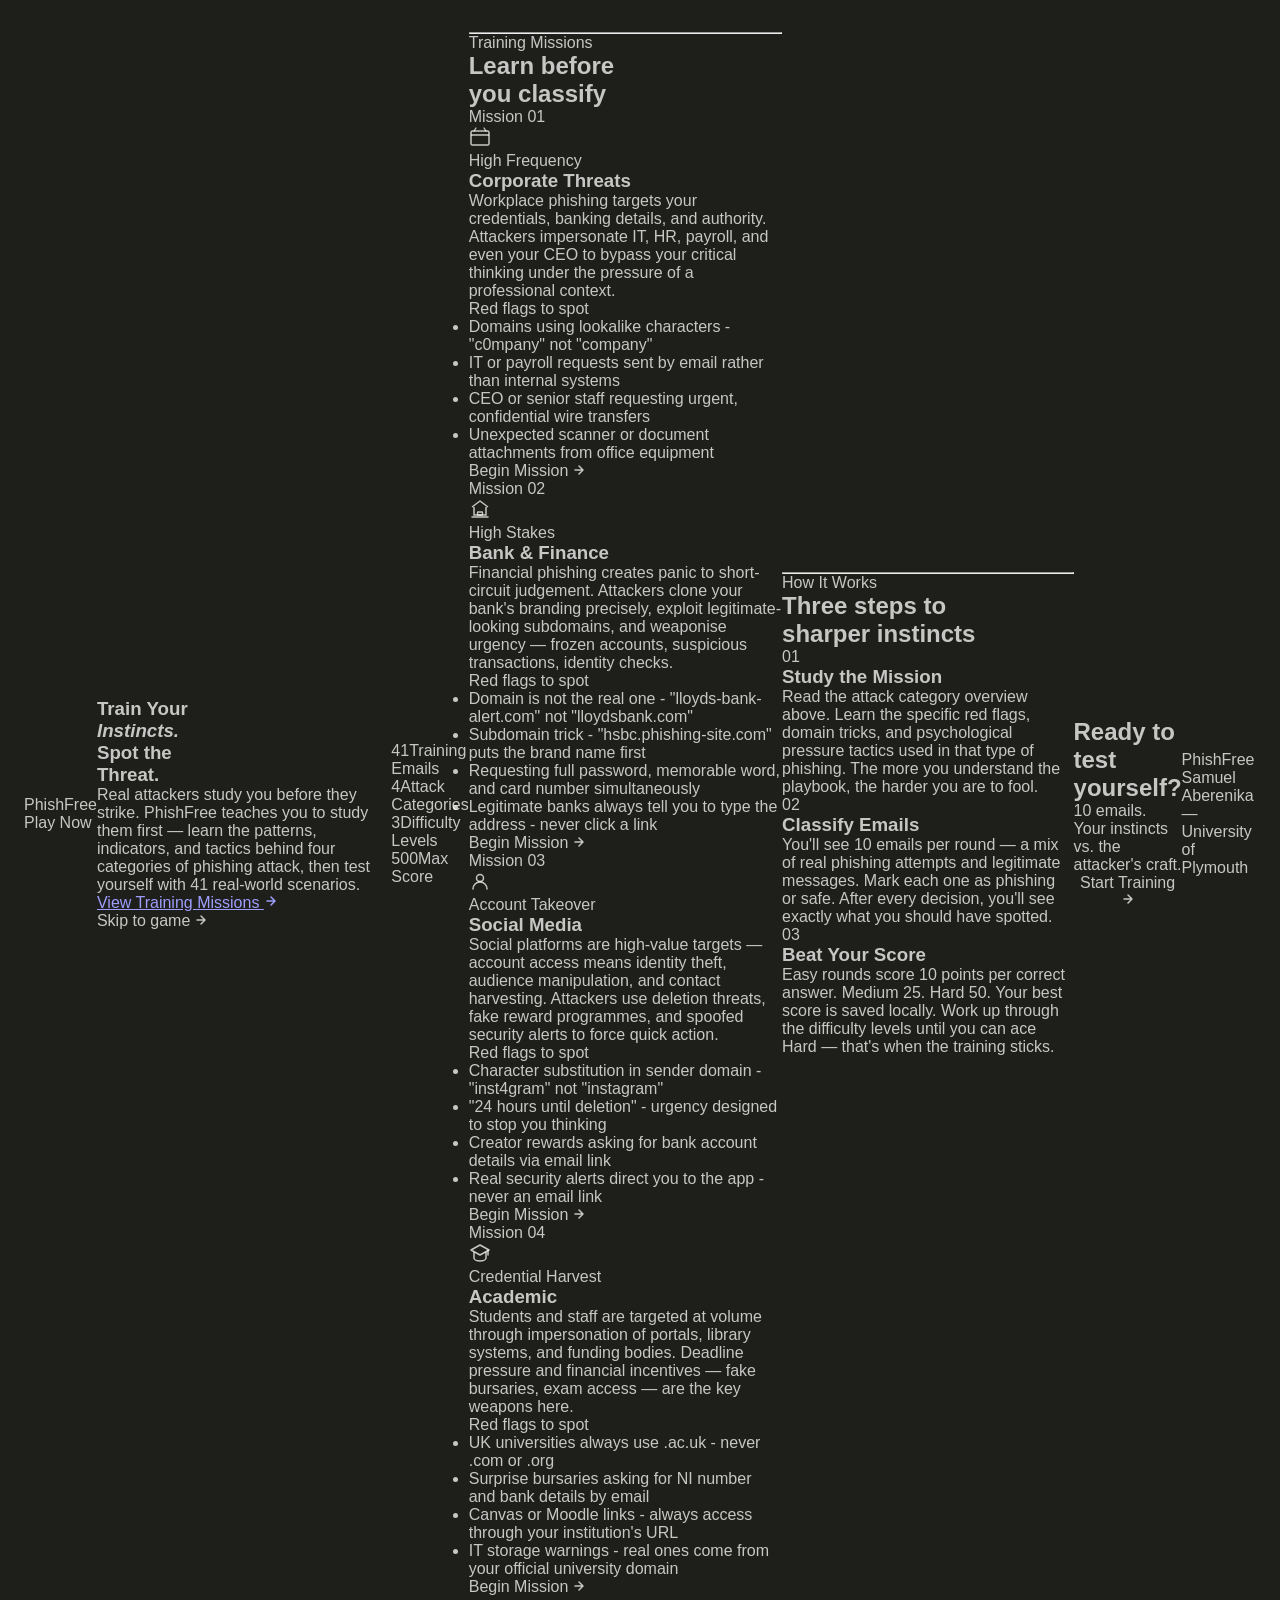
==== commit 0321b411: "Remove inline styles from index.html Moved inline styles to style.css for better organization." ====
--- a/index.html
+++ b/index.html
@@ -9,575 +9,7 @@
   <link rel="preconnect" href="https://fonts.gstatic.com" crossorigin>
   <link href="https://fonts.googleapis.com/css2?family=Inter:wght@400;500;600&family=Montserrat:wght@300;400;500;600;700;800;900&display=swap" rel="stylesheet">
   <link rel="stylesheet" href="style.css">
-  <style>
-
-    /* ── HOME SCREEN STYLES (move to style.css) ── */
-
-    @font-face {
-      font-family: 'FormaDJR';
-      src: url('fonts/FormaDJRVariable-VF-Testing.ttf') format('truetype');
-      font-weight: 100 900;
-      font-style: normal;
-      font-display: swap;
-    }
-
-    @font-face {
-      font-family: 'FormaDJR';
-      src: url('fonts/FormaDJRBanner-Light-Testing.ttf') format('truetype');
-      font-weight: 300;
-      font-style: normal;
-      font-display: swap;
-    }
-
-    @font-face {
-      font-family: 'FormaDJR';
-      src: url('fonts/FormaDJRBanner-Black-Testing.ttf') format('truetype');
-      font-weight: 900;
-      font-style: normal;
-      font-display: swap;
-    }
-
-    .nav {
-      position: fixed;
-      top: 0; left: 0; right: 0;
-      z-index: 100;
-      padding: 0 32px;
-      height: 56px;
-      display: flex;
-      align-items: center;
-      justify-content: space-between;
-      background: rgba(30, 30, 27, 0.90);
-      backdrop-filter: blur(12px);
-      -webkit-backdrop-filter: blur(12px);
-      border-bottom: 1px solid var(--shell-border);
-    }
-
-    .nav-wordmark {
-      font-family: var(--font-display);
-      font-size: 12px;
-      font-weight: 800;
-      letter-spacing: 0.18em;
-      text-transform: uppercase;
-      color: rgba(255, 255, 255, 0.55);
-    }
-
-    .nav-wordmark span { color: var(--teal); }
-
-    .nav-cta {
-      font-family: var(--font-ui);
-      font-size: 11px;
-      font-weight: 500;
-      letter-spacing: 0.12em;
-      text-transform: uppercase;
-      padding: 9px 20px;
-      border-radius: 3px;
-      background: var(--teal);
-      color: #0e0e0c;
-      border: none;
-      cursor: pointer;
-      transition: background 160ms, box-shadow 160ms;
-    }
-
-    .nav-cta:hover { background: #00d4b5; box-shadow: 0 0 16px var(--teal-glow); }
-
-    .hero {
-      padding: 140px 32px 48px;
-      max-width: 1100px;
-      margin: 0 auto;
-      display: flex;
-      flex-direction: column;
-      align-items: flex-start;
-      gap: 32px;
-    }
-
-    .hero-eyebrow {
-      font-family: var(--font-ui);
-      font-size: 11px;
-      font-weight: 400;
-      letter-spacing: 0.24em;
-      text-transform: uppercase;
-      color: var(--teal);
-    }
-
-    .hero-heading {
-      font-family: var(--font-display);
-      font-size: clamp(56px, 9vw, 96px);
-      font-weight: 700;
-      line-height: 0.96;
-      letter-spacing: -0.02em;
-      text-transform: uppercase;
-      color: rgba(255, 255, 255, 0.94);
-      max-width: 14ch;
-    }
-
-    .hero-heading em {
-      font-style: normal;
-      color: rgba(255, 255, 255, 0.22);
-    }
-
-    .hero-sub {
-      font-family: var(--font-body);
-      font-size: 16px;
-      font-weight: 400;
-      line-height: 1.7;
-      color: rgba(255, 255, 255, 0.42);
-      max-width: 52ch;
-    }
-
-    .hero-actions {
-      display: flex;
-      align-items: center;
-      gap: 16px;
-      flex-wrap: wrap;
-    }
-
-    .hero-btn-primary {
-      font-family: var(--font-ui);
-      font-size: 12px;
-      font-weight: 600;
-      letter-spacing: 0.14em;
-      text-transform: uppercase;
-      padding: 16px 40px;
-      min-height: 52px;
-      border-radius: 3px;
-      background: var(--teal);
-      color: #0e0e0c;
-      border: none;
-      cursor: pointer;
-      display: inline-flex;
-      align-items: center;
-      gap: 10px;
-      transition: background 160ms, box-shadow 160ms, transform 100ms;
-    }
-
-    .hero-btn-primary:hover  { background: #00d4b5; box-shadow: 0 0 24px var(--teal-glow); }
-    .hero-btn-primary:active { transform: scale(0.975); }
-
-    .hero-btn-ghost {
-      font-family: var(--font-ui);
-      font-size: 12px;
-      font-weight: 400;
-      letter-spacing: 0.12em;
-      text-transform: uppercase;
-      padding: 16px 32px;
-      min-height: 52px;
-      border-radius: 3px;
-      border: 1px solid var(--shell-border-md);
-      background: none;
-      color: rgba(255, 255, 255, 0.38);
-      cursor: pointer;
-      display: inline-flex;
-      align-items: center;
-      gap: 8px;
-      transition: border-color 160ms, color 160ms;
-    }
-
-    .hero-btn-ghost:hover { border-color: rgba(255, 255, 255, 0.22); color: rgba(255, 255, 255, 0.62); }
-
-    .stats-bar {
-      width: 100%;
-      background: var(--shell-surface);
-      border-top: 1px solid var(--shell-border);
-      border-bottom: 1px solid var(--shell-border);
-      padding: 40px 32px;
-    }
-
-    .stats-bar-inner {
-      max-width: 1100px;
-      margin: 0 auto;
-      display: grid;
-      grid-template-columns: repeat(4, 1fr);
-    }
-
-    .stat-item {
-      padding: 0 40px;
-      border-left: 1px solid var(--shell-border);
-      display: flex;
-      flex-direction: column;
-      gap: 8px;
-    }
-
-    .stat-item:first-child { border-left: none; padding-left: 0; }
-
-    .stat-value {
-      font-family: var(--font-display);
-      font-size: 36px;
-      font-weight: 700;
-      color: rgba(255, 255, 255, 0.85);
-      letter-spacing: -0.03em;
-      line-height: 1;
-    }
-
-    .stat-label {
-      font-family: var(--font-ui);
-      font-size: 9px;
-      font-weight: 400;
-      color: rgba(255, 255, 255, 0.22);
-      letter-spacing: 0.20em;
-      text-transform: uppercase;
-    }
-
-    .home-section {
-      max-width: 1100px;
-      margin: 0 auto;
-      padding: 0 32px 96px;
-    }
-
-    .section-label {
-      font-family: var(--font-ui);
-      font-size: 9px;
-      font-weight: 400;
-      letter-spacing: 0.24em;
-      text-transform: uppercase;
-      color: rgba(255, 255, 255, 0.22);
-      margin-bottom: 12px;
-      display: block;
-    }
-
-    .section-heading {
-      font-family: var(--font-display);
-      font-size: clamp(28px, 4vw, 48px);
-      font-weight: 700;
-      letter-spacing: -0.02em;
-      text-transform: uppercase;
-      color: rgba(255, 255, 255, 0.88);
-      line-height: 1.0;
-      margin-bottom: 48px;
-    }
-
-    .section-divider {
-      border: none;
-      border-top: 1px solid var(--shell-border);
-      margin-bottom: 64px;
-    }
-
-    .missions-grid {
-      display: grid;
-      grid-template-columns: repeat(2, 1fr);
-      gap: 2px;
-    }
-
-    .mission-card {
-      background: var(--card-bg);
-      padding: 36px 36px 32px;
-      display: flex;
-      flex-direction: column;
-      position: relative;
-      overflow: hidden;
-      cursor: pointer;
-      transition: background 180ms;
-    }
-
-    .mission-card:hover { background: #f2ede2; }
-
-    .mission-card::before {
-      content: '';
-      position: absolute;
-      top: 0; left: 0; right: 0;
-      height: 3px;
-    }
-
-    .mission-card--corporate::before { background: var(--teal); }
-    .mission-card--bank::before      { background: var(--orange); }
-    .mission-card--social::before    { background: var(--amber); }
-    .mission-card--academic::before  { background: rgba(26, 24, 20, 0.30); }
-
-    .mission-number {
-      font-family: var(--font-display);
-      font-size: 11px;
-      font-weight: 700;
-      letter-spacing: 0.16em;
-      text-transform: uppercase;
-      color: var(--card-faint);
-      margin-bottom: 20px;
-    }
-
-    .mission-icon-row {
-      display: flex;
-      align-items: flex-start;
-      justify-content: space-between;
-      margin-bottom: 20px;
-    }
-
-    .mission-icon {
-      width: 44px;
-      height: 44px;
-      border-radius: 3px;
-      display: flex;
-      align-items: center;
-      justify-content: center;
-      flex-shrink: 0;
-    }
-
-    .mission-card--corporate .mission-icon { background: rgba(0,196,167,0.12); color: var(--teal); }
-    .mission-card--bank      .mission-icon { background: rgba(232,67,10,0.10); color: var(--orange); }
-    .mission-card--social    .mission-icon { background: rgba(200,168,75,0.12); color: var(--amber); }
-    .mission-card--academic  .mission-icon { background: rgba(0,0,0,0.06);      color: var(--card-muted); }
-
-    .mission-threat-badge {
-      font-family: var(--font-ui);
-      font-size: 8px;
-      font-weight: 500;
-      letter-spacing: 0.16em;
-      text-transform: uppercase;
-      padding: 5px 10px;
-      border-radius: 2px;
-    }
-
-    .mission-card--corporate .mission-threat-badge { background: rgba(0,196,167,0.12);  color: var(--teal); }
-    .mission-card--bank      .mission-threat-badge { background: rgba(232,67,10,0.10);  color: var(--orange); }
-    .mission-card--social    .mission-threat-badge { background: rgba(200,168,75,0.12); color: var(--amber); }
-    .mission-card--academic  .mission-threat-badge { background: rgba(0,0,0,0.06);      color: var(--card-muted); }
-
-    .mission-name {
-      font-family: var(--font-display);
-      font-size: 22px;
-      font-weight: 700;
-      letter-spacing: -0.01em;
-      color: var(--card-text);
-      line-height: 1.1;
-      margin-bottom: 10px;
-    }
-
-    .mission-desc {
-      font-family: var(--font-body);
-      font-size: 13px;
-      color: var(--card-muted);
-      line-height: 1.65;
-      margin-bottom: 28px;
-    }
-
-    .mission-flags-label {
-      font-family: var(--font-ui);
-      font-size: 8px;
-      font-weight: 500;
-      letter-spacing: 0.20em;
-      text-transform: uppercase;
-      color: var(--card-faint);
-      margin-bottom: 12px;
-    }
-
-    .mission-flags {
-      list-style: none;
-      display: flex;
-      flex-direction: column;
-      gap: 8px;
-      margin-bottom: 32px;
-      flex-grow: 1;
-    }
-
-    .mission-flag {
-      font-family: var(--font-body);
-      font-size: 13px;
-      color: var(--card-text);
-      line-height: 1.4;
-      display: grid;
-      grid-template-columns: 16px 1fr;
-      gap: 8px;
-      align-items: baseline;
-    }
-
-    .mission-flag::before {
-      content: '-';
-      font-family: var(--font-ui);
-      font-size: 10px;
-      color: var(--card-faint);
-    }
-
-    .mission-btn {
-      font-family: var(--font-ui);
-      font-size: 10px;
-      font-weight: 500;
-      letter-spacing: 0.14em;
-      text-transform: uppercase;
-      padding: 12px 20px;
-      border-radius: 2px;
-      display: inline-flex;
-      align-items: center;
-      gap: 10px;
-      align-self: flex-start;
-      cursor: pointer;
-      transition: background 160ms, transform 100ms;
-      border: 1px solid transparent;
-      background: none;
-    }
-
-    .mission-btn:active { transform: scale(0.975); }
-
-    .mission-card--corporate .mission-btn { background: rgba(0,196,167,0.12);  color: var(--teal);       border-color: rgba(0,196,167,0.25); }
-    .mission-card--corporate .mission-btn:hover { background: rgba(0,196,167,0.20); }
-    .mission-card--bank      .mission-btn { background: rgba(232,67,10,0.10);  color: var(--orange);     border-color: rgba(232,67,10,0.22); }
-    .mission-card--bank      .mission-btn:hover { background: rgba(232,67,10,0.18); }
-    .mission-card--social    .mission-btn { background: rgba(200,168,75,0.12); color: var(--amber);      border-color: rgba(200,168,75,0.25); }
-    .mission-card--social    .mission-btn:hover { background: rgba(200,168,75,0.20); }
-    .mission-card--academic  .mission-btn { background: rgba(0,0,0,0.06);      color: var(--card-muted); border-color: var(--card-divider); }
-    .mission-card--academic  .mission-btn:hover { background: rgba(0,0,0,0.10); }
-
-    .mission-btn-arrow { transition: transform 160ms; }
-    .mission-card:hover .mission-btn-arrow { transform: translateX(3px); }
-
-    .steps-grid {
-      display: grid;
-      grid-template-columns: repeat(3, 1fr);
-      gap: 2px;
-    }
-
-    .step {
-      background: var(--shell-surface);
-      padding: 36px 32px;
-      display: flex;
-      flex-direction: column;
-      gap: 16px;
-    }
-
-    .step-number {
-      font-family: var(--font-display);
-      font-size: 48px;
-      font-weight: 700;
-      color: rgba(255, 255, 255, 0.10);
-      letter-spacing: -0.04em;
-      line-height: 1;
-    }
-
-    .step-title {
-      font-family: var(--font-display);
-      font-size: 13px;
-      font-weight: 700;
-      letter-spacing: 0.04em;
-      text-transform: uppercase;
-      color: rgba(255, 255, 255, 0.80);
-    }
-
-    .step-desc {
-      font-family: var(--font-body);
-      font-size: 13px;
-      color: rgba(255, 255, 255, 0.35);
-      line-height: 1.70;
-    }
-
-    .cta-banner {
-      background: var(--card-bg);
-      border: 1px solid var(--card-border);
-      border-top: 3px solid var(--teal);
-      padding: 44px;
-      display: flex;
-      align-items: center;
-      justify-content: space-between;
-      gap: 32px;
-      flex-wrap: wrap;
-      box-shadow: 0 1px 3px rgba(0,0,0,0.5), 0 6px 24px rgba(0,0,0,0.50);
-    }
-
-    .cta-banner-text { display: flex; flex-direction: column; gap: 8px; }
-
-    .cta-banner-heading {
-      font-family: var(--font-display);
-      font-size: clamp(20px, 3vw, 30px);
-      font-weight: 700;
-      letter-spacing: -0.01em;
-      text-transform: uppercase;
-      color: var(--card-text);
-    }
-
-    .cta-banner-sub {
-      font-family: var(--font-body);
-      font-size: 13px;
-      color: var(--card-muted);
-    }
-
-    .cta-btn {
-      font-family: var(--font-ui);
-      font-size: 12px;
-      font-weight: 600;
-      letter-spacing: 0.14em;
-      text-transform: uppercase;
-      padding: 16px 40px;
-      min-height: 52px;
-      border-radius: 3px;
-      background: var(--teal);
-      color: #0e0e0c;
-      border: none;
-      cursor: pointer;
-      display: inline-flex;
-      align-items: center;
-      gap: 10px;
-      transition: background 160ms, box-shadow 160ms, transform 100ms;
-    }
-
-    .cta-btn:hover  { background: #00d4b5; box-shadow: 0 0 24px var(--teal-glow); }
-    .cta-btn:active { transform: scale(0.975); }
-
-    .home-footer {
-      border-top: 1px solid var(--shell-border);
-      padding: 32px;
-      max-width: 1100px;
-      margin: 0 auto;
-      display: flex;
-      align-items: center;
-      justify-content: space-between;
-      gap: 16px;
-      flex-wrap: wrap;
-    }
-
-    .footer-wordmark {
-      font-family: var(--font-display);
-      font-size: 11px;
-      font-weight: 800;
-      letter-spacing: 0.18em;
-      text-transform: uppercase;
-      color: rgba(255, 255, 255, 0.16);
-    }
-
-    .footer-wordmark span { color: rgba(0, 196, 167, 0.45); }
-
-    .footer-note {
-      font-family: var(--font-ui);
-      font-size: 9px;
-      font-weight: 400;
-      letter-spacing: 0.14em;
-      text-transform: uppercase;
-      color: rgba(255, 255, 255, 0.14);
-    }
-
-    /* Screen-home specific overrides */
-    #screen-home {
-      display: block;
-      position: relative;
-      min-height: 100dvh;
-      transform: none;
-      padding: 0;
-      align-items: unset;
-      justify-content: unset;
-      overflow-y: auto;
-    }
-
-    #screen-home.exit {
-      opacity: 0;
-      transition: opacity 180ms ease-in;
-    }
-
-    @media (max-width: 768px) {
-      .nav  { padding: 0 20px; }
-      .hero { padding: 120px 20px 48px; gap: 24px; }
-      .stats-bar { padding: 28px 20px; }
-      .stats-bar-inner { grid-template-columns: repeat(2, 1fr); gap: 24px 0; }
-      .stat-item { padding: 0 20px; }
-      .stat-item:nth-child(odd) { border-left: none; padding-left: 0; }
-      .home-section { padding: 0 20px 72px; }
-      .missions-grid { grid-template-columns: 1fr; }
-      .steps-grid    { grid-template-columns: 1fr; }
-      .cta-banner    { flex-direction: column; align-items: flex-start; padding: 28px 24px; }
-      .home-footer   { padding: 24px 20px; }
-      .mission-card  { padding: 28px 24px 24px; }
-    }
-
-    @media (max-width: 480px) {
-      .hero-heading  { letter-spacing: -0.03em; }
-      .hero-actions  { flex-direction: column; align-items: flex-start; }
-      .stats-bar-inner { grid-template-columns: 1fr 1fr; }
-    }
-
-  </style>
+  
 </head>
 <body>
   <div id="app">
--- a/style.css
+++ b/style.css
@@ -287,12 +287,9 @@
 .difficulty-card:focus-visible { outline: 1px solid var(--teal); outline-offset: 2px; }
 
 /* Coloured left border on hover and when selected */
-.difficulty-card[data-difficulty="easy"]:hover,
-.difficulty-card[data-difficulty="easy"].selected   { border-left-color: var(--diff-easy); }
-.difficulty-card[data-difficulty="medium"]:hover,
-.difficulty-card[data-difficulty="medium"].selected { border-left-color: var(--diff-medium); }
-.difficulty-card[data-difficulty="hard"]:hover,
-.difficulty-card[data-difficulty="hard"].selected   { border-left-color: var(--diff-hard); }
+.difficulty-card[data-difficulty="easy"]   { border-left-color: var(--diff-easy); }
+.difficulty-card[data-difficulty="medium"] { border-left-color: var(--diff-medium); }
+.difficulty-card[data-difficulty="hard"]   { border-left-color: var(--diff-hard); }
 
 /* Montserrat for difficulty level names */
 .diff-label  { font-family: var(--font-display); font-size: 18px; font-weight: 700; letter-spacing: -0.01em; line-height: 1; text-transform: uppercase; }
@@ -601,3 +598,7 @@
   *, *::before, *::after { transition-duration: 0.01ms !important; }
   .progress-fill          { transition: none !important; }
 }
+
+#screen-home:not(.active) {
+  display: none !important;
+}
